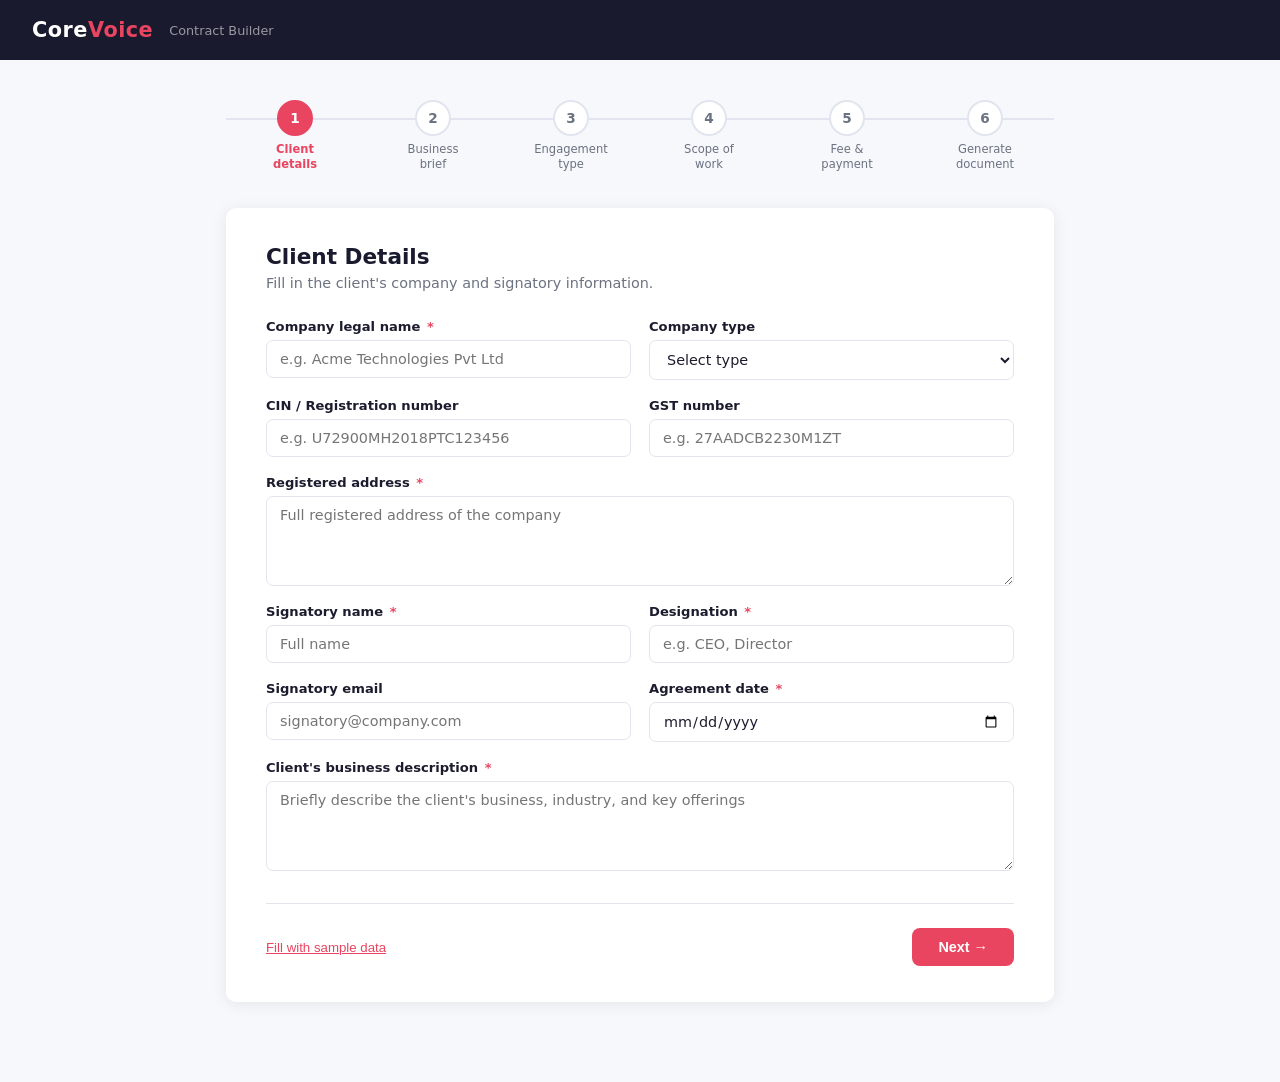
==== index.html @ 6815dbb0 "Initial commit: CoreVoice ContractBuilder HTML 6-step form wizard replica — client details, business" ====
<!DOCTYPE html>
<html lang="en">
<head>
  <meta charset="UTF-8" />
  <meta name="viewport" content="width=device-width, initial-scale=1.0" />
  <title>CoreVoice — Contract Builder</title>
  <style>
    *, *::before, *::after { box-sizing: border-box; margin: 0; padding: 0; }

    :root {
      --brand: #1a1a2e;
      --accent: #e94560;
      --accent-light: #fde8ec;
      --bg: #f7f8fc;
      --white: #ffffff;
      --border: #e2e5ef;
      --text: #1c1c2e;
      --muted: #6b7280;
      --step-done: #10b981;
      --radius: 10px;
      --shadow: 0 2px 16px rgba(0,0,0,.08);
    }

    body {
      font-family: 'Segoe UI', system-ui, -apple-system, sans-serif;
      background: var(--bg);
      color: var(--text);
      min-height: 100vh;
    }

    /* ── Header ──────────────────────────────── */
    header {
      background: var(--brand);
      color: white;
      padding: 18px 32px;
      display: flex;
      align-items: center;
      gap: 12px;
    }
    header .logo { font-size: 1.3rem; font-weight: 700; letter-spacing: .5px; }
    header .logo span { color: var(--accent); }
    header .tagline { font-size: .8rem; opacity: .55; margin-left: 4px; }

    /* ── Layout ──────────────────────────────── */
    .wrapper {
      max-width: 860px;
      margin: 40px auto 80px;
      padding: 0 16px;
    }

    /* ── Stepper ─────────────────────────────── */
    .stepper {
      display: flex;
      align-items: flex-start;
      justify-content: space-between;
      margin-bottom: 36px;
      position: relative;
    }
    .stepper::before {
      content: '';
      position: absolute;
      top: 18px;
      left: 0; right: 0;
      height: 2px;
      background: var(--border);
      z-index: 0;
    }
    .step-item {
      display: flex;
      flex-direction: column;
      align-items: center;
      gap: 6px;
      flex: 1;
      position: relative;
      z-index: 1;
    }
    .step-circle {
      width: 36px; height: 36px;
      border-radius: 50%;
      background: var(--white);
      border: 2px solid var(--border);
      display: flex; align-items: center; justify-content: center;
      font-size: .85rem;
      font-weight: 600;
      color: var(--muted);
      transition: all .25s;
    }
    .step-item.active .step-circle {
      background: var(--accent);
      border-color: var(--accent);
      color: white;
    }
    .step-item.done .step-circle {
      background: var(--step-done);
      border-color: var(--step-done);
      color: white;
    }
    .step-label {
      font-size: .72rem;
      color: var(--muted);
      text-align: center;
      max-width: 80px;
      line-height: 1.3;
    }
    .step-item.active .step-label { color: var(--accent); font-weight: 600; }
    .step-item.done .step-label { color: var(--step-done); }

    /* ── Card ────────────────────────────────── */
    .card {
      background: var(--white);
      border-radius: var(--radius);
      box-shadow: var(--shadow);
      padding: 36px 40px;
    }
    .card-title {
      font-size: 1.35rem;
      font-weight: 700;
      color: var(--brand);
      margin-bottom: 6px;
    }
    .card-subtitle {
      font-size: .9rem;
      color: var(--muted);
      margin-bottom: 28px;
    }

    /* ── Form elements ───────────────────────── */
    .field-group { display: grid; grid-template-columns: 1fr 1fr; gap: 18px; }
    .field-group.single { grid-template-columns: 1fr; }
    .field-group.triple { grid-template-columns: 1fr 1fr 1fr; }

    .field { display: flex; flex-direction: column; gap: 6px; margin-bottom: 18px; }
    .field label { font-size: .82rem; font-weight: 600; color: var(--text); }
    .field label .req { color: var(--accent); margin-left: 2px; }
    .field input, .field select, .field textarea {
      border: 1.5px solid var(--border);
      border-radius: 7px;
      padding: 10px 13px;
      font-size: .9rem;
      color: var(--text);
      outline: none;
      transition: border .2s;
      background: white;
      font-family: inherit;
    }
    .field input:focus, .field select:focus, .field textarea:focus {
      border-color: var(--accent);
    }
    .field textarea { resize: vertical; min-height: 90px; }
    .field .hint { font-size: .75rem; color: var(--muted); }

    /* ── Section header inside card ──────────── */
    .section-head {
      font-size: .78rem;
      font-weight: 700;
      text-transform: uppercase;
      letter-spacing: .08em;
      color: var(--muted);
      margin: 24px 0 12px;
      padding-bottom: 6px;
      border-bottom: 1px solid var(--border);
    }

    /* ── Checkbox grid ───────────────────────── */
    .check-grid {
      display: grid;
      grid-template-columns: repeat(auto-fill, minmax(210px, 1fr));
      gap: 10px;
      margin-bottom: 4px;
    }
    .check-item {
      display: flex;
      align-items: flex-start;
      gap: 9px;
      padding: 10px 12px;
      border: 1.5px solid var(--border);
      border-radius: 8px;
      cursor: pointer;
      transition: border .2s, background .2s;
      font-size: .85rem;
      line-height: 1.35;
    }
    .check-item:hover { border-color: var(--accent); background: var(--accent-light); }
    .check-item input[type="checkbox"] { margin-top: 2px; accent-color: var(--accent); flex-shrink: 0; }

    /* ── Engagement cards ────────────────────── */
    .eng-grid {
      display: grid;
      grid-template-columns: repeat(auto-fill, minmax(220px, 1fr));
      gap: 14px;
      margin-bottom: 8px;
    }
    .eng-card {
      border: 2px solid var(--border);
      border-radius: var(--radius);
      padding: 16px;
      cursor: pointer;
      transition: all .2s;
      position: relative;
    }
    .eng-card:hover { border-color: var(--accent); box-shadow: 0 0 0 3px var(--accent-light); }
    .eng-card.selected { border-color: var(--accent); background: var(--accent-light); }
    .eng-card .eng-title { font-weight: 700; font-size: .9rem; margin-bottom: 4px; }
    .eng-card .eng-desc { font-size: .78rem; color: var(--muted); line-height: 1.4; }
    .eng-card .eng-badge {
      display: inline-block;
      font-size: .68rem;
      font-weight: 600;
      padding: 2px 7px;
      border-radius: 20px;
      background: #e0e7ff;
      color: #3730a3;
      margin-bottom: 8px;
    }
    .eng-card.selected::after {
      content: '✓';
      position: absolute;
      top: 10px; right: 12px;
      color: var(--accent);
      font-weight: 700;
    }

    /* ── Output type cards ───────────────────── */
    .output-grid {
      display: grid;
      grid-template-columns: 1fr 1fr;
      gap: 18px;
      margin-bottom: 24px;
    }
    .output-card {
      border: 2px solid var(--border);
      border-radius: var(--radius);
      padding: 22px;
      cursor: pointer;
      transition: all .2s;
      text-align: center;
    }
    .output-card:hover { border-color: var(--accent); }
    .output-card.selected { border-color: var(--accent); background: var(--accent-light); }
    .output-card .out-icon { font-size: 2.2rem; margin-bottom: 10px; }
    .output-card .out-title { font-weight: 700; font-size: 1rem; margin-bottom: 6px; }
    .output-card .out-desc { font-size: .8rem; color: var(--muted); line-height: 1.45; }

    /* ── Fee structure radio ─────────────────── */
    .radio-group { display: flex; gap: 12px; flex-wrap: wrap; margin-bottom: 18px; }
    .radio-pill {
      display: flex;
      align-items: center;
      gap: 7px;
      padding: 9px 16px;
      border: 1.5px solid var(--border);
      border-radius: 30px;
      cursor: pointer;
      font-size: .85rem;
      font-weight: 500;
      transition: all .2s;
    }
    .radio-pill:hover { border-color: var(--accent); }
    .radio-pill input { accent-color: var(--accent); }
    .radio-pill.active { border-color: var(--accent); background: var(--accent-light); color: var(--accent); }

    /* ── Navigation buttons ──────────────────── */
    .nav-row {
      display: flex;
      justify-content: space-between;
      align-items: center;
      margin-top: 32px;
      padding-top: 24px;
      border-top: 1px solid var(--border);
    }
    .btn {
      padding: 11px 26px;
      border-radius: 8px;
      font-size: .9rem;
      font-weight: 600;
      cursor: pointer;
      border: none;
      transition: all .2s;
    }
    .btn-primary {
      background: var(--accent);
      color: white;
    }
    .btn-primary:hover { background: #c73652; }
    .btn-secondary {
      background: var(--white);
      color: var(--text);
      border: 1.5px solid var(--border);
    }
    .btn-secondary:hover { border-color: var(--accent); color: var(--accent); }
    .btn-ghost {
      background: none;
      border: none;
      color: var(--accent);
      font-size: .83rem;
      cursor: pointer;
      padding: 6px 0;
      text-decoration: underline;
    }
    .btn:disabled { opacity: .45; cursor: not-allowed; }

    /* ── Message preview box ─────────────────── */
    .msg-box {
      border: 1.5px solid var(--border);
      border-radius: var(--radius);
      padding: 20px;
      background: #fafafa;
      margin-bottom: 20px;
    }
    .msg-box textarea {
      width: 100%;
      border: none;
      background: transparent;
      font-size: .9rem;
      color: var(--text);
      resize: vertical;
      min-height: 120px;
      outline: none;
      font-family: inherit;
    }
    .msg-meta {
      display: flex;
      gap: 14px;
      flex-wrap: wrap;
      margin-top: 10px;
      padding-top: 10px;
      border-top: 1px solid var(--border);
    }
    .msg-meta input {
      border: 1px solid var(--border);
      border-radius: 6px;
      padding: 6px 10px;
      font-size: .82rem;
      flex: 1;
      min-width: 140px;
      outline: none;
    }
    .msg-meta input:focus { border-color: var(--accent); }

    /* ── Generate button ─────────────────────── */
    .btn-generate {
      width: 100%;
      padding: 16px;
      font-size: 1rem;
      background: var(--brand);
      color: white;
      border: none;
      border-radius: var(--radius);
      font-weight: 700;
      cursor: pointer;
      transition: background .2s;
      letter-spacing: .03em;
    }
    .btn-generate:hover { background: var(--accent); }

    /* ── Suggested badge ─────────────────────── */
    .suggested-label {
      display: inline-flex;
      align-items: center;
      gap: 5px;
      font-size: .72rem;
      font-weight: 700;
      color: #7c3aed;
      background: #ede9fe;
      padding: 2px 8px;
      border-radius: 20px;
      margin-bottom: 6px;
    }

    /* ── Utility ─────────────────────────────── */
    .hidden { display: none !important; }
    .mt-4 { margin-top: 16px; }
    .text-muted { color: var(--muted); font-size: .83rem; }

    /* ── Responsive ──────────────────────────── */
    @media (max-width: 640px) {
      .card { padding: 24px 18px; }
      .field-group { grid-template-columns: 1fr; }
      .field-group.triple { grid-template-columns: 1fr 1fr; }
      .output-grid { grid-template-columns: 1fr; }
      .stepper { gap: 4px; }
      .step-label { font-size: .65rem; max-width: 60px; }
    }
  </style>
</head>
<body>

<header>
  <div class="logo">Core<span>Voice</span></div>
  <span class="tagline">Contract Builder</span>
</header>

<div class="wrapper">

  <!-- Stepper -->
  <div class="stepper" id="stepper">
    <div class="step-item active" data-step="1">
      <div class="step-circle">1</div>
      <div class="step-label">Client details</div>
    </div>
    <div class="step-item" data-step="2">
      <div class="step-circle">2</div>
      <div class="step-label">Business brief</div>
    </div>
    <div class="step-item" data-step="3">
      <div class="step-circle">3</div>
      <div class="step-label">Engagement type</div>
    </div>
    <div class="step-item" data-step="4">
      <div class="step-circle">4</div>
      <div class="step-label">Scope of work</div>
    </div>
    <div class="step-item" data-step="5">
      <div class="step-circle">5</div>
      <div class="step-label">Fee &amp; payment</div>
    </div>
    <div class="step-item" data-step="6">
      <div class="step-circle">6</div>
      <div class="step-label">Generate document</div>
    </div>
  </div>

  <!-- ═══════════════════════════════════════════
       STEP 1 — Client Details
  ═══════════════════════════════════════════ -->
  <div class="card" id="step1">
    <div class="card-title">Client Details</div>
    <div class="card-subtitle">Fill in the client's company and signatory information.</div>

    <div class="field-group">
      <div class="field">
        <label>Company legal name <span class="req">*</span></label>
        <input type="text" id="companyName" placeholder="e.g. Acme Technologies Pvt Ltd" />
      </div>
      <div class="field">
        <label>Company type</label>
        <select id="companyType">
          <option value="">Select type</option>
          <option>Private Limited</option>
          <option>LLP</option>
          <option>Inc Delaware</option>
          <option>Ltd UK</option>
          <option>Other</option>
        </select>
      </div>
    </div>

    <div class="field-group">
      <div class="field">
        <label>CIN / Registration number</label>
        <input type="text" id="cin" placeholder="e.g. U72900MH2018PTC123456" />
      </div>
      <div class="field">
        <label>GST number</label>
        <input type="text" id="gst" placeholder="e.g. 27AADCB2230M1ZT" />
      </div>
    </div>

    <div class="field">
      <label>Registered address <span class="req">*</span></label>
      <textarea id="address" placeholder="Full registered address of the company"></textarea>
    </div>

    <div class="field-group">
      <div class="field">
        <label>Signatory name <span class="req">*</span></label>
        <input type="text" id="signatoryName" placeholder="Full name" />
      </div>
      <div class="field">
        <label>Designation <span class="req">*</span></label>
        <input type="text" id="designation" placeholder="e.g. CEO, Director" />
      </div>
    </div>

    <div class="field-group">
      <div class="field">
        <label>Signatory email</label>
        <input type="email" id="signatoryEmail" placeholder="signatory@company.com" />
      </div>
      <div class="field">
        <label>Agreement date <span class="req">*</span></label>
        <input type="date" id="agreementDate" />
      </div>
    </div>

    <div class="field">
      <label>Client's business description <span class="req">*</span></label>
      <textarea id="bizDescription" placeholder="Briefly describe the client's business, industry, and key offerings"></textarea>
    </div>

    <div class="nav-row">
      <button class="btn-ghost" onclick="fillSampleData()">Fill with sample data</button>
      <button class="btn btn-primary" onclick="goTo(2)">Next →</button>
    </div>
  </div>

  <!-- ═══════════════════════════════════════════
       STEP 2 — Business Brief
  ═══════════════════════════════════════════ -->
  <div class="card hidden" id="step2">
    <div class="card-title">Business Brief</div>
    <div class="card-subtitle">Capture what the client said and pick what resonates.</div>

    <div class="field">
      <label>What did the client say? <span class="req">*</span></label>
      <textarea id="clientSaid" placeholder="Paste or type a summary of the client conversation, discovery call notes, or brief…" style="min-height:120px;"></textarea>
      <span class="hint">This appears in the proposal context and shapes the engagement recommendation.</span>
    </div>

    <div class="section-head">Team &amp; capacity triggers</div>
    <div class="check-grid">
      <label class="check-item"><input type="checkbox" class="trigger" /> We need help with hiring / team setup</label>
      <label class="check-item"><input type="checkbox" class="trigger" /> Our team is stretched thin</label>
      <label class="check-item"><input type="checkbox" class="trigger" /> We want an embedded marketing resource</label>
      <label class="check-item"><input type="checkbox" class="trigger" /> We're scaling rapidly and need support</label>
      <label class="check-item"><input type="checkbox" class="trigger" /> We don't have an in-house marketing team</label>
      <label class="check-item"><input type="checkbox" class="trigger" /> We need a fractional CMO or marketing lead</label>
    </div>

    <div class="section-head">Content &amp; visibility triggers</div>
    <div class="check-grid">
      <label class="check-item"><input type="checkbox" class="trigger" /> We need more content consistently</label>
      <label class="check-item"><input type="checkbox" class="trigger" /> Our brand isn't telling the right story</label>
      <label class="check-item"><input type="checkbox" class="trigger" /> We want to grow our LinkedIn / social presence</label>
      <label class="check-item"><input type="checkbox" class="trigger" /> We want to produce thought leadership</label>
      <label class="check-item"><input type="checkbox" class="trigger" /> We need website content refreshed</label>
      <label class="check-item"><input type="checkbox" class="trigger" /> We want video content and case studies</label>
    </div>

    <div class="section-head">Brand &amp; GTM triggers</div>
    <div class="check-grid">
      <label class="check-item"><input type="checkbox" class="trigger" /> We're launching a new product</label>
      <label class="check-item"><input type="checkbox" class="trigger" /> We're rebranding or repositioning</label>
      <label class="check-item"><input type="checkbox" class="trigger" /> We're entering a new market</label>
      <label class="check-item"><input type="checkbox" class="trigger" /> We need a go-to-market strategy</label>
      <label class="check-item"><input type="checkbox" class="trigger" /> We need to build brand credibility</label>
      <label class="check-item"><input type="checkbox" class="trigger" /> Our messaging feels off or unclear</label>
    </div>

    <div class="section-head">Fundraising triggers</div>
    <div class="check-grid">
      <label class="check-item"><input type="checkbox" class="trigger" /> We're preparing for a fundraise</label>
      <label class="check-item"><input type="checkbox" class="trigger" /> We need investor-facing materials</label>
      <label class="check-item"><input type="checkbox" class="trigger" /> We want to build thought leadership ahead of a raise</label>
    </div>

    <div class="nav-row">
      <button class="btn btn-secondary" onclick="goTo(1)">← Back</button>
      <button class="btn btn-primary" onclick="goTo(3)">Next →</button>
    </div>
  </div>

  <!-- ═══════════════════════════════════════════
       STEP 3 — Engagement Type
  ═══════════════════════════════════════════ -->
  <div class="card hidden" id="step3">
    <div class="card-title">Engagement Type</div>
    <div class="card-subtitle">Select the engagement model that best fits the client's needs.</div>

    <div class="suggested-label" id="suggestedBadge" style="display:none;">✦ Suggested based on your brief</div>

    <div class="eng-grid">
      <div class="eng-card" data-eng="full-retainer" onclick="selectEng(this)">
        <div class="eng-badge">Retainer</div>
        <div class="eng-title">Full-stack retainer</div>
        <div class="eng-desc">Ongoing, multi-functional approach covering strategy, content, and execution.</div>
      </div>
      <div class="eng-card" data-eng="outcome-retainer" onclick="selectEng(this)">
        <div class="eng-badge">Retainer</div>
        <div class="eng-title">Outcome-focused retainer</div>
        <div class="eng-desc">Time-boxed, goal-specific work with defined deliverables and milestones.</div>
      </div>
      <div class="eng-card" data-eng="content-retainer" onclick="selectEng(this)">
        <div class="eng-badge">Retainer</div>
        <div class="eng-title">Content retainer</div>
        <div class="eng-desc">Ongoing asset production — content calendar, execution, and distribution.</div>
      </div>
      <div class="eng-card" data-eng="new-gtm" onclick="selectEng(this)">
        <div class="eng-badge">Project · Quarter</div>
        <div class="eng-title">New product GTM</div>
        <div class="eng-desc">Quarter-long project to launch a new product into market.</div>
      </div>
      <div class="eng-card" data-eng="gtm-relaunch" onclick="selectEng(this)">
        <div class="eng-badge">Project · Quarter</div>
        <div class="eng-title">GTM relaunch</div>
        <div class="eng-desc">Quarter-long brand or market positioning refresh project.</div>
      </div>
      <div class="eng-card" data-eng="fundraising" onclick="selectEng(this)">
        <div class="eng-badge">Project · Quarter</div>
        <div class="eng-title">Fundraising comms</div>
        <div class="eng-desc">Quarter-long engagement supporting a funding round with investor materials.</div>
      </div>
      <div class="eng-card" data-eng="sales-video" onclick="selectEng(this)">
        <div class="eng-badge">Project</div>
        <div class="eng-title">Sales video series</div>
        <div class="eng-desc">Project delivering 3–5 sales or explainer videos with scripting and production.</div>
      </div>
      <div class="eng-card" data-eng="custom" onclick="selectEng(this)">
        <div class="eng-badge">Custom</div>
        <div class="eng-title">Custom scope</div>
        <div class="eng-desc">Undefined or bespoke engagement — we'll define the scope together.</div>
      </div>
    </div>

    <div class="field-group mt-4">
      <div class="field">
        <label>Duration</label>
        <select id="duration">
          <option value="">Select duration</option>
          <option>1 month</option>
          <option>2 months</option>
          <option>3 months</option>
          <option>6 months</option>
          <option>12 months</option>
          <option>Ongoing</option>
          <option>Custom</option>
        </select>
      </div>
      <div class="field">
        <label>Effective date</label>
        <input type="date" id="effectiveDate" />
      </div>
    </div>

    <div class="nav-row">
      <button class="btn btn-secondary" onclick="goTo(2)">← Back</button>
      <button class="btn btn-primary" onclick="goTo(4)">Next →</button>
    </div>
  </div>

  <!-- ═══════════════════════════════════════════
       STEP 4 — Scope of Work
  ═══════════════════════════════════════════ -->
  <div class="card hidden" id="step4">
    <div class="card-title">Scope of Work</div>
    <div class="card-subtitle">Define the objective and select deliverables for this engagement.</div>

    <div class="field">
      <label>Marketing objective <span class="req">*</span></label>
      <textarea id="objective" placeholder="What does the client want to achieve? e.g. Build brand credibility ahead of Series A raise…"></textarea>
    </div>

    <div class="field">
      <label>Custom scope note <span class="text-muted">(optional)</span></label>
      <input type="text" id="customScope" placeholder="Any nuance or exclusion to note in the scope section" />
    </div>

    <div class="section-head">Strategy services</div>
    <div class="check-grid">
      <label class="check-item"><input type="checkbox" class="scope" /> Brand positioning</label>
      <label class="check-item"><input type="checkbox" class="scope" /> Messaging framework</label>
      <label class="check-item"><input type="checkbox" class="scope" /> Market research</label>
      <label class="check-item"><input type="checkbox" class="scope" /> GTM strategy</label>
      <label class="check-item"><input type="checkbox" class="scope" /> Competitive analysis</label>
      <label class="check-item"><input type="checkbox" class="scope" /> Audience segmentation</label>
      <label class="check-item"><input type="checkbox" class="scope" /> Content strategy</label>
      <label class="check-item"><input type="checkbox" class="scope" /> Channel strategy</label>
      <label class="check-item"><input type="checkbox" class="scope" /> Campaign planning</label>
    </div>

    <div class="section-head">Content services</div>
    <div class="check-grid">
      <label class="check-item"><input type="checkbox" class="scope" /> Social media posts</label>
      <label class="check-item"><input type="checkbox" class="scope" /> Long-form articles / blogs</label>
      <label class="check-item"><input type="checkbox" class="scope" /> Email newsletters</label>
      <label class="check-item"><input type="checkbox" class="scope" /> Thought leadership pieces</label>
      <label class="check-item"><input type="checkbox" class="scope" /> Case studies</label>
      <label class="check-item"><input type="checkbox" class="scope" /> Website copywriting</label>
      <label class="check-item"><input type="checkbox" class="scope" /> Pitch deck copy</label>
      <label class="check-item"><input type="checkbox" class="scope" /> Sales collateral</label>
      <label class="check-item"><input type="checkbox" class="scope" /> Video scripting</label>
      <label class="check-item"><input type="checkbox" class="scope" /> Video production</label>
      <label class="check-item"><input type="checkbox" class="scope" /> Design &amp; visual assets</label>
      <label class="check-item"><input type="checkbox" class="scope" /> Infographics</label>
      <label class="check-item"><input type="checkbox" class="scope" /> White papers</label>
      <label class="check-item"><input type="checkbox" class="scope" /> Press releases</label>
      <label class="check-item"><input type="checkbox" class="scope" /> Investor materials</label>
      <label class="check-item"><input type="checkbox" class="scope" /> Annual report content</label>
    </div>

    <div class="section-head">Marketing ops services</div>
    <div class="check-grid">
      <label class="check-item"><input type="checkbox" class="scope" /> Campaign execution</label>
      <label class="check-item"><input type="checkbox" class="scope" /> Paid media management</label>
      <label class="check-item"><input type="checkbox" class="scope" /> SEO &amp; content optimisation</label>
      <label class="check-item"><input type="checkbox" class="scope" /> Email marketing</label>
      <label class="check-item"><input type="checkbox" class="scope" /> CRM setup &amp; management</label>
      <label class="check-item"><input type="checkbox" class="scope" /> Marketing automation</label>
      <label class="check-item"><input type="checkbox" class="scope" /> Analytics &amp; reporting</label>
      <label class="check-item"><input type="checkbox" class="scope" /> Performance dashboards</label>
      <label class="check-item"><input type="checkbox" class="scope" /> Event support</label>
      <label class="check-item"><input type="checkbox" class="scope" /> PR &amp; media outreach</label>
      <label class="check-item"><input type="checkbox" class="scope" /> Influencer coordination</label>
    </div>

    <div class="section-head">Review cadence</div>
    <div class="radio-group" id="cadenceGroup">
      <label class="radio-pill" onclick="selectPill(this, 'cadenceGroup')">
        <input type="radio" name="cadence" value="weekly" /> Weekly review
      </label>
      <label class="radio-pill" onclick="selectPill(this, 'cadenceGroup')">
        <input type="radio" name="cadence" value="monthly" /> Monthly review
      </label>
      <label class="radio-pill" onclick="selectPill(this, 'cadenceGroup')">
        <input type="radio" name="cadence" value="quarterly" /> Quarterly review
      </label>
    </div>

    <div class="nav-row">
      <button class="btn btn-secondary" onclick="goTo(3)">← Back</button>
      <button class="btn btn-primary" onclick="goTo(5)">Next →</button>
    </div>
  </div>

  <!-- ═══════════════════════════════════════════
       STEP 5 — Fee & Payment
  ═══════════════════════════════════════════ -->
  <div class="card hidden" id="step5">
    <div class="card-title">Fee &amp; Payment</div>
    <div class="card-subtitle">Define the commercial terms for this engagement.</div>

    <div class="section-head">Currency</div>
    <div class="radio-group" id="currencyGroup">
      <label class="radio-pill" onclick="selectPill(this, 'currencyGroup')">
        <input type="radio" name="currency" value="INR" checked /> ₹ INR
      </label>
      <label class="radio-pill active" onclick="selectPill(this, 'currencyGroup')">
        <input type="radio" name="currency" value="USD" /> $ USD
      </label>
    </div>

    <div class="section-head">Fee structure</div>
    <div class="radio-group" id="feeGroup">
      <label class="radio-pill" onclick="selectPill(this, 'feeGroup'); showFeeFields('retainer')">
        <input type="radio" name="feeType" value="retainer" /> Monthly retainer
      </label>
      <label class="radio-pill" onclick="selectPill(this, 'feeGroup'); showFeeFields('fixed')">
        <input type="radio" name="feeType" value="fixed" /> Fixed project fee
      </label>
      <label class="radio-pill" onclick="selectPill(this, 'feeGroup'); showFeeFields('milestone')">
        <input type="radio" name="feeType" value="milestone" /> Milestone-based
      </label>
    </div>

    <!-- Retainer fields -->
    <div id="retainerFields" class="hidden">
      <div class="field-group">
        <div class="field">
          <label>Monthly fee <span class="req">*</span></label>
          <input type="number" id="monthlyFee" placeholder="e.g. 150000" />
        </div>
        <div class="field">
          <label>Duration</label>
          <select id="retainerDuration">
            <option value="">Select</option>
            <option>3 months</option>
            <option>6 months</option>
            <option>12 months</option>
            <option>Ongoing</option>
          </select>
        </div>
      </div>
      <div class="field-group">
        <div class="field">
          <label>Payment terms</label>
          <select id="paymentTerms">
            <option>Net 15</option>
            <option>Net 30</option>
            <option>Advance</option>
          </select>
        </div>
        <div class="field">
          <label>Advance amount</label>
          <input type="number" id="advanceAmount" placeholder="e.g. 50000" />
        </div>
      </div>
    </div>

    <!-- Fixed fee fields -->
    <div id="fixedFields" class="hidden">
      <div class="field-group">
        <div class="field">
          <label>Total fixed fee <span class="req">*</span></label>
          <input type="number" id="totalFee" placeholder="e.g. 500000" />
        </div>
        <div class="field">
          <label>Advance amount</label>
          <input type="number" id="fixedAdvance" placeholder="e.g. 250000" />
        </div>
      </div>
      <div class="field">
        <label>Payment terms</label>
        <select id="fixedPaymentTerms">
          <option>Net 15</option>
          <option>Net 30</option>
          <option>Advance</option>
        </select>
      </div>
    </div>

    <!-- Milestone fields -->
    <div id="milestoneFields" class="hidden">
      <div class="field">
        <label>Milestone schedule</label>
        <textarea id="milestoneSchedule" placeholder="Describe milestones and corresponding payment amounts, e.g.:&#10;Milestone 1 — Kickoff &amp; strategy: ₹1,00,000&#10;Milestone 2 — First draft delivery: ₹1,50,000&#10;Milestone 3 — Final delivery: ₹1,00,000"></textarea>
      </div>
    </div>

    <div class="section-head">Out-of-pocket expenses</div>
    <div class="radio-group" id="expenseGroup">
      <label class="radio-pill" onclick="selectPill(this, 'expenseGroup')">
        <input type="radio" name="expenses" value="included" /> Included in fee
      </label>
      <label class="radio-pill" onclick="selectPill(this, 'expenseGroup')">
        <input type="radio" name="expenses" value="actuals" /> Billed at actuals
      </label>
      <label class="radio-pill" onclick="selectPill(this, 'expenseGroup')">
        <input type="radio" name="expenses" value="capped" /> Capped amount
      </label>
    </div>

    <div class="nav-row">
      <button class="btn btn-secondary" onclick="goTo(4)">← Back</button>
      <button class="btn btn-primary" onclick="goTo(6)">Next →</button>
    </div>
  </div>

  <!-- ═══════════════════════════════════════════
       STEP 6 — Generate Document
  ═══════════════════════════════════════════ -->
  <div class="card hidden" id="step6">
    <div class="card-title">Generate Document</div>
    <div class="card-subtitle">Choose what to generate and customise the accompanying message.</div>

    <div class="output-grid">
      <div class="output-card" onclick="selectOutput(this, 'proposal')">
        <div class="out-icon">📄</div>
        <div class="out-title">Proposal</div>
        <div class="out-desc">Warm, conversational. Personal note, recommended engagement, scope, fee, and next steps. No legal language.</div>
      </div>
      <div class="output-card" onclick="selectOutput(this, 'contract')">
        <div class="out-icon">📋</div>
        <div class="out-title">Contract</div>
        <div class="out-desc">Full legal agreement including all annexures — scope, fee schedule, and standard terms.</div>
      </div>
    </div>

    <div class="section-head">Accompanying message</div>
    <div class="msg-box">
      <textarea id="msgBody" placeholder="Write a personal note to the client that will accompany the document…

Hi [Client Name],

It was great speaking with you. As discussed, I'm sharing our proposal for [engagement type]. This outlines the scope, approach, and commercial terms we think work best for where you are right now.

Looking forward to your thoughts!"></textarea>
      <div class="msg-meta">
        <input type="text" id="senderName" placeholder="Your name" />
        <input type="text" id="senderTitle" placeholder="Your title / role" />
        <input type="email" id="senderEmail" placeholder="Your email" />
      </div>
    </div>

    <button class="btn-generate" onclick="generateDocument()">Generate Document ↗</button>

    <div class="nav-row">
      <button class="btn btn-secondary" onclick="goTo(5)">← Back</button>
      <div></div>
    </div>
  </div>

</div><!-- /wrapper -->

<script>
  let currentStep = 1;
  let selectedEng = null;
  let selectedOutput = null;

  /* ── Navigation ─────────────────────────────── */
  function goTo(step) {
    document.getElementById('step' + currentStep).classList.add('hidden');
    document.getElementById('step' + step).classList.remove('hidden');

    const items = document.querySelectorAll('.step-item');
    items.forEach(item => {
      const s = parseInt(item.dataset.step);
      item.classList.remove('active', 'done');
      if (s < step) item.classList.add('done');
      if (s === step) item.classList.add('active');
    });

    // Show suggested badge on step 3 if triggers are checked
    if (step === 3) {
      const checked = document.querySelectorAll('.trigger:checked').length;
      document.getElementById('suggestedBadge').style.display = checked > 0 ? 'inline-flex' : 'none';
    }

    currentStep = step;
    window.scrollTo({ top: 0, behavior: 'smooth' });
  }

  /* ── Engagement card selection ──────────────── */
  function selectEng(card) {
    document.querySelectorAll('.eng-card').forEach(c => c.classList.remove('selected'));
    card.classList.add('selected');
    selectedEng = card.dataset.eng;
  }

  /* ── Output type selection ──────────────────── */
  function selectOutput(card, type) {
    document.querySelectorAll('.output-card').forEach(c => c.classList.remove('selected'));
    card.classList.add('selected');
    selectedOutput = type;
  }

  /* ── Radio pill styling ─────────────────────── */
  function selectPill(pill, groupId) {
    const group = document.getElementById(groupId);
    group.querySelectorAll('.radio-pill').forEach(p => p.classList.remove('active'));
    pill.classList.add('active');
  }

  /* ── Fee structure conditional fields ─────────── */
  function showFeeFields(type) {
    ['retainerFields', 'fixedFields', 'milestoneFields'].forEach(id => {
      document.getElementById(id).classList.add('hidden');
    });
    document.getElementById(type + 'Fields').classList.remove('hidden');
  }

  /* ── Sample data ────────────────────────────── */
  function fillSampleData() {
    document.getElementById('companyName').value = 'Nexora Health Technologies Pvt Ltd';
    document.getElementById('companyType').value = 'Private Limited';
    document.getElementById('cin').value = 'U85110KA2021PTC234567';
    document.getElementById('gst').value = '29AACCN1234M1Z5';
    document.getElementById('address').value = '42, HSR Layout Sector 6, Bengaluru, Karnataka 560102, India';
    document.getElementById('signatoryName').value = 'Priya Venkataraman';
    document.getElementById('designation').value = 'Co-Founder & CEO';
    document.getElementById('signatoryEmail').value = 'priya@nexorahealth.in';
    document.getElementById('agreementDate').value = '2026-06-01';
    document.getElementById('bizDescription').value = 'Nexora Health is a B2B digital health startup enabling enterprise wellness programs through AI-powered mental health tools and preventive care analytics.';
  }

  /* ── Generate ───────────────────────────────── */
  function generateDocument() {
    if (!selectedOutput) {
      alert('Please select a document type — Proposal or Contract.');
      return;
    }
    const company = document.getElementById('companyName').value || '[Company]';
    alert(`Generating ${selectedOutput} for ${company}…\n\nIn a live integration, this would call your document generation API and return a downloadable PDF or editable draft.`);
  }

  // Initialise currency pill
  document.addEventListener('DOMContentLoaded', () => {
    const inrPill = document.querySelector('#currencyGroup .radio-pill');
    if (inrPill) inrPill.classList.add('active');
  });
</script>
</body>
</html>
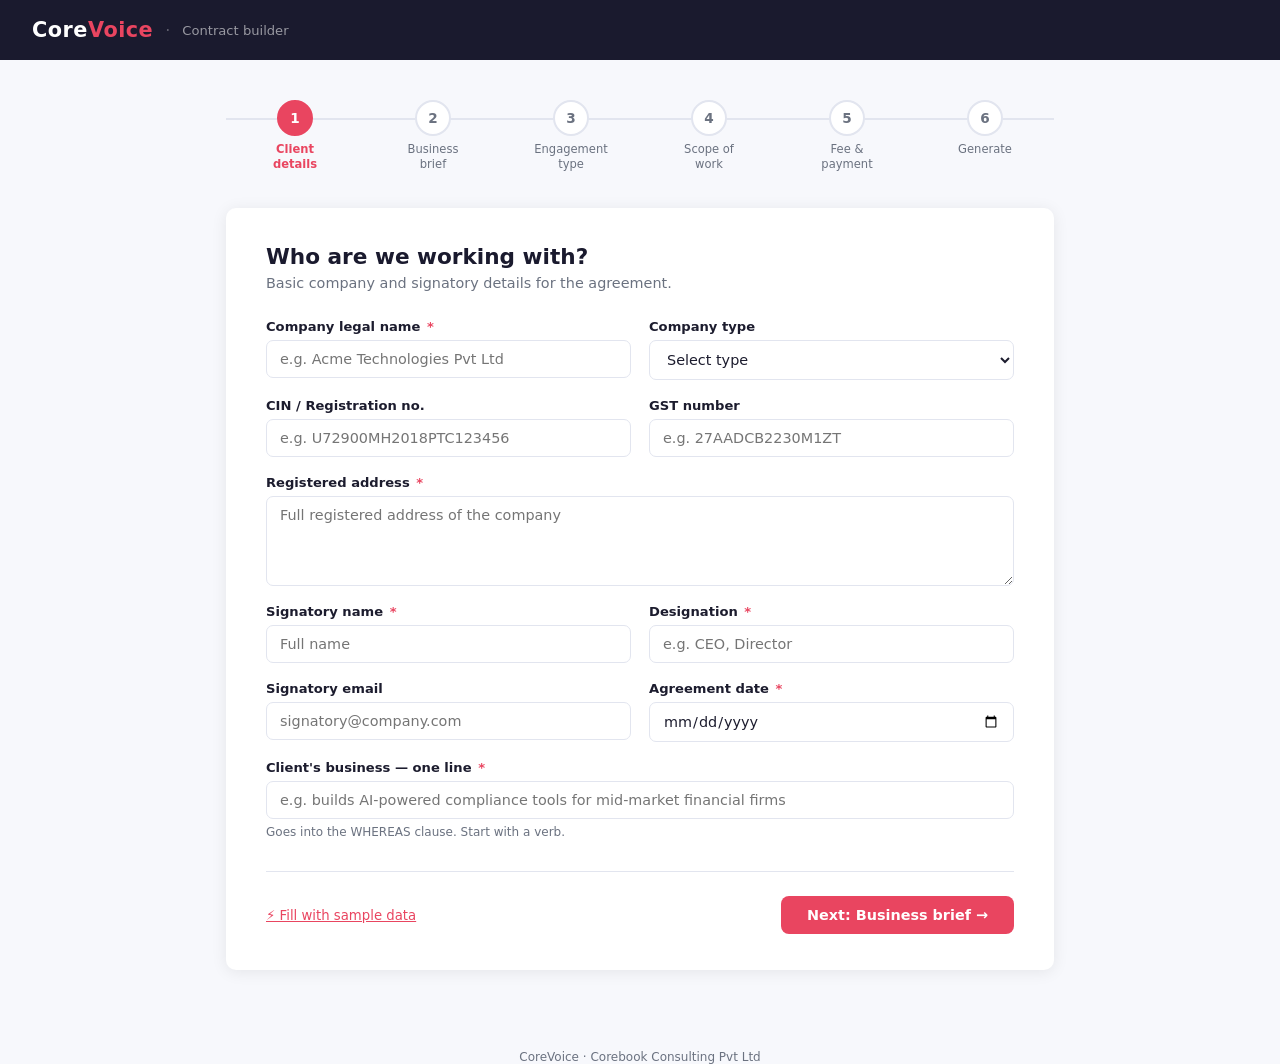
==== commit da7b5d14: "Match exact text, structure, and document format from app.corevoice.in/ContractBuilder - index.html:" ====
--- a/index.html
+++ b/index.html
@@ -8,17 +8,17 @@
     *, *::before, *::after { box-sizing: border-box; margin: 0; padding: 0; }
 
     :root {
-      --brand: #1a1a2e;
-      --accent: #e94560;
-      --accent-light: #fde8ec;
-      --bg: #f7f8fc;
-      --white: #ffffff;
-      --border: #e2e5ef;
-      --text: #1c1c2e;
-      --muted: #6b7280;
-      --step-done: #10b981;
-      --radius: 10px;
-      --shadow: 0 2px 16px rgba(0,0,0,.08);
+      --brand:       #1a1a2e;
+      --accent:      #e94560;
+      --accent-light:#fde8ec;
+      --bg:          #f7f8fc;
+      --white:       #ffffff;
+      --border:      #e2e5ef;
+      --text:        #1c1c2e;
+      --muted:       #6b7280;
+      --step-done:   #10b981;
+      --radius:      10px;
+      --shadow:      0 2px 16px rgba(0,0,0,.08);
     }
 
     body {
@@ -28,7 +28,7 @@
       min-height: 100vh;
     }
 
-    /* ── Header ──────────────────────────────── */
+    /* ── Header ── */
     header {
       background: var(--brand);
       color: white;
@@ -37,18 +37,15 @@
       align-items: center;
       gap: 12px;
     }
-    header .logo { font-size: 1.3rem; font-weight: 700; letter-spacing: .5px; }
-    header .logo span { color: var(--accent); }
-    header .tagline { font-size: .8rem; opacity: .55; margin-left: 4px; }
-
-    /* ── Layout ──────────────────────────────── */
-    .wrapper {
-      max-width: 860px;
-      margin: 40px auto 80px;
-      padding: 0 16px;
-    }
-
-    /* ── Stepper ─────────────────────────────── */
+    header .logo       { font-size: 1.3rem; font-weight: 700; letter-spacing: .5px; }
+    header .logo span  { color: var(--accent); }
+    header .sep        { opacity: .3; }
+    header .sub        { font-size: .82rem; opacity: .55; }
+
+    /* ── Layout ── */
+    .wrapper { max-width: 860px; margin: 40px auto 80px; padding: 0 16px; }
+
+    /* ── Stepper ── */
     .stepper {
       display: flex;
       align-items: flex-start;
@@ -59,324 +56,151 @@
     .stepper::before {
       content: '';
       position: absolute;
-      top: 18px;
-      left: 0; right: 0;
+      top: 18px; left: 0; right: 0;
       height: 2px;
       background: var(--border);
       z-index: 0;
     }
     .step-item {
-      display: flex;
-      flex-direction: column;
-      align-items: center;
-      gap: 6px;
-      flex: 1;
-      position: relative;
-      z-index: 1;
+      display: flex; flex-direction: column; align-items: center;
+      gap: 6px; flex: 1; position: relative; z-index: 1;
     }
     .step-circle {
-      width: 36px; height: 36px;
-      border-radius: 50%;
-      background: var(--white);
-      border: 2px solid var(--border);
+      width: 36px; height: 36px; border-radius: 50%;
+      background: var(--white); border: 2px solid var(--border);
       display: flex; align-items: center; justify-content: center;
-      font-size: .85rem;
-      font-weight: 600;
-      color: var(--muted);
+      font-size: .85rem; font-weight: 600; color: var(--muted);
       transition: all .25s;
     }
-    .step-item.active .step-circle {
-      background: var(--accent);
-      border-color: var(--accent);
-      color: white;
-    }
-    .step-item.done .step-circle {
-      background: var(--step-done);
-      border-color: var(--step-done);
-      color: white;
-    }
-    .step-label {
-      font-size: .72rem;
-      color: var(--muted);
-      text-align: center;
-      max-width: 80px;
-      line-height: 1.3;
-    }
+    .step-item.active .step-circle { background: var(--accent); border-color: var(--accent); color: white; }
+    .step-item.done   .step-circle { background: var(--step-done); border-color: var(--step-done); color: white; }
+    .step-label { font-size: .72rem; color: var(--muted); text-align: center; max-width: 80px; line-height: 1.3; }
     .step-item.active .step-label { color: var(--accent); font-weight: 600; }
-    .step-item.done .step-label { color: var(--step-done); }
-
-    /* ── Card ────────────────────────────────── */
-    .card {
-      background: var(--white);
-      border-radius: var(--radius);
-      box-shadow: var(--shadow);
-      padding: 36px 40px;
-    }
-    .card-title {
-      font-size: 1.35rem;
-      font-weight: 700;
-      color: var(--brand);
-      margin-bottom: 6px;
-    }
-    .card-subtitle {
-      font-size: .9rem;
-      color: var(--muted);
-      margin-bottom: 28px;
-    }
-
-    /* ── Form elements ───────────────────────── */
-    .field-group { display: grid; grid-template-columns: 1fr 1fr; gap: 18px; }
+    .step-item.done   .step-label { color: var(--step-done); }
+
+    /* ── Card ── */
+    .card { background: var(--white); border-radius: var(--radius); box-shadow: var(--shadow); padding: 36px 40px; }
+    .card-title    { font-size: 1.35rem; font-weight: 700; color: var(--brand); margin-bottom: 6px; }
+    .card-subtitle { font-size: .9rem; color: var(--muted); margin-bottom: 28px; }
+
+    /* ── Form elements ── */
+    .field-group        { display: grid; grid-template-columns: 1fr 1fr; gap: 18px; }
     .field-group.single { grid-template-columns: 1fr; }
-    .field-group.triple { grid-template-columns: 1fr 1fr 1fr; }
-
-    .field { display: flex; flex-direction: column; gap: 6px; margin-bottom: 18px; }
-    .field label { font-size: .82rem; font-weight: 600; color: var(--text); }
+
+    .field            { display: flex; flex-direction: column; gap: 6px; margin-bottom: 18px; }
+    .field label      { font-size: .82rem; font-weight: 600; color: var(--text); }
     .field label .req { color: var(--accent); margin-left: 2px; }
     .field input, .field select, .field textarea {
-      border: 1.5px solid var(--border);
-      border-radius: 7px;
-      padding: 10px 13px;
-      font-size: .9rem;
-      color: var(--text);
-      outline: none;
-      transition: border .2s;
-      background: white;
-      font-family: inherit;
-    }
-    .field input:focus, .field select:focus, .field textarea:focus {
-      border-color: var(--accent);
-    }
+      border: 1.5px solid var(--border); border-radius: 7px;
+      padding: 10px 13px; font-size: .9rem; color: var(--text);
+      outline: none; transition: border .2s; background: white; font-family: inherit;
+    }
+    .field input:focus, .field select:focus, .field textarea:focus { border-color: var(--accent); }
     .field textarea { resize: vertical; min-height: 90px; }
-    .field .hint { font-size: .75rem; color: var(--muted); }
-
-    /* ── Section header inside card ──────────── */
+    .field .hint    { font-size: .75rem; color: var(--muted); }
+
+    /* ── Section head ── */
     .section-head {
-      font-size: .78rem;
-      font-weight: 700;
-      text-transform: uppercase;
-      letter-spacing: .08em;
-      color: var(--muted);
-      margin: 24px 0 12px;
-      padding-bottom: 6px;
-      border-bottom: 1px solid var(--border);
-    }
-
-    /* ── Checkbox grid ───────────────────────── */
-    .check-grid {
-      display: grid;
-      grid-template-columns: repeat(auto-fill, minmax(210px, 1fr));
-      gap: 10px;
-      margin-bottom: 4px;
-    }
+      font-size: .78rem; font-weight: 700; text-transform: uppercase;
+      letter-spacing: .08em; color: var(--muted);
+      margin: 24px 0 12px; padding-bottom: 6px; border-bottom: 1px solid var(--border);
+    }
+
+    /* ── Checkbox grid ── */
+    .check-grid { display: grid; grid-template-columns: repeat(auto-fill, minmax(220px, 1fr)); gap: 10px; margin-bottom: 4px; }
     .check-item {
-      display: flex;
-      align-items: flex-start;
-      gap: 9px;
-      padding: 10px 12px;
-      border: 1.5px solid var(--border);
-      border-radius: 8px;
-      cursor: pointer;
+      display: flex; align-items: flex-start; gap: 9px;
+      padding: 10px 12px; border: 1.5px solid var(--border);
+      border-radius: 8px; cursor: pointer;
       transition: border .2s, background .2s;
-      font-size: .85rem;
-      line-height: 1.35;
+      font-size: .85rem; line-height: 1.35;
     }
     .check-item:hover { border-color: var(--accent); background: var(--accent-light); }
     .check-item input[type="checkbox"] { margin-top: 2px; accent-color: var(--accent); flex-shrink: 0; }
 
-    /* ── Engagement cards ────────────────────── */
-    .eng-grid {
-      display: grid;
-      grid-template-columns: repeat(auto-fill, minmax(220px, 1fr));
-      gap: 14px;
-      margin-bottom: 8px;
-    }
+    /* ── Engagement cards ── */
+    .eng-grid { display: grid; grid-template-columns: repeat(auto-fill, minmax(230px, 1fr)); gap: 14px; margin-bottom: 8px; }
     .eng-card {
-      border: 2px solid var(--border);
-      border-radius: var(--radius);
-      padding: 16px;
-      cursor: pointer;
-      transition: all .2s;
-      position: relative;
-    }
-    .eng-card:hover { border-color: var(--accent); box-shadow: 0 0 0 3px var(--accent-light); }
+      border: 2px solid var(--border); border-radius: var(--radius);
+      padding: 16px; cursor: pointer; transition: all .2s; position: relative;
+    }
+    .eng-card:hover    { border-color: var(--accent); box-shadow: 0 0 0 3px var(--accent-light); }
     .eng-card.selected { border-color: var(--accent); background: var(--accent-light); }
-    .eng-card .eng-title { font-weight: 700; font-size: .9rem; margin-bottom: 4px; }
-    .eng-card .eng-desc { font-size: .78rem; color: var(--muted); line-height: 1.4; }
-    .eng-card .eng-badge {
-      display: inline-block;
-      font-size: .68rem;
-      font-weight: 600;
-      padding: 2px 7px;
-      border-radius: 20px;
-      background: #e0e7ff;
-      color: #3730a3;
-      margin-bottom: 8px;
-    }
+    .eng-card.suggested { border-color: #7c3aed; background: #f5f3ff; }
+    .eng-card .eng-badges { display: flex; gap: 6px; flex-wrap: wrap; margin-bottom: 8px; }
+    .eng-card .badge {
+      display: inline-block; font-size: .67rem; font-weight: 600;
+      padding: 2px 7px; border-radius: 20px;
+      background: #e0e7ff; color: #3730a3;
+    }
+    .eng-card .badge.suggested-badge { background: #ede9fe; color: #7c3aed; }
+    .eng-card .eng-title { font-weight: 700; font-size: .9rem; margin-bottom: 6px; }
+    .eng-card .eng-desc  { font-size: .78rem; color: var(--muted); line-height: 1.4; }
+    .eng-card .eng-triggers { font-size: .72rem; color: var(--muted); margin-top: 8px; font-style: italic; }
     .eng-card.selected::after {
-      content: '✓';
-      position: absolute;
-      top: 10px; right: 12px;
-      color: var(--accent);
-      font-weight: 700;
-    }
-
-    /* ── Output type cards ───────────────────── */
-    .output-grid {
-      display: grid;
-      grid-template-columns: 1fr 1fr;
-      gap: 18px;
-      margin-bottom: 24px;
-    }
+      content: '✓'; position: absolute; top: 10px; right: 12px;
+      color: var(--accent); font-weight: 700;
+    }
+
+    /* ── Output cards ── */
+    .output-grid { display: grid; grid-template-columns: 1fr 1fr; gap: 18px; margin-bottom: 24px; }
     .output-card {
-      border: 2px solid var(--border);
-      border-radius: var(--radius);
-      padding: 22px;
-      cursor: pointer;
-      transition: all .2s;
-      text-align: center;
-    }
-    .output-card:hover { border-color: var(--accent); }
+      border: 2px solid var(--border); border-radius: var(--radius);
+      padding: 22px; cursor: pointer; transition: all .2s;
+    }
+    .output-card:hover    { border-color: var(--accent); }
     .output-card.selected { border-color: var(--accent); background: var(--accent-light); }
-    .output-card .out-icon { font-size: 2.2rem; margin-bottom: 10px; }
-    .output-card .out-title { font-weight: 700; font-size: 1rem; margin-bottom: 6px; }
-    .output-card .out-desc { font-size: .8rem; color: var(--muted); line-height: 1.45; }
-
-    /* ── Fee structure radio ─────────────────── */
+    .output-card .out-tag  { font-size: .7rem; font-weight: 700; text-transform: uppercase; letter-spacing: .08em; color: var(--muted); margin-bottom: 8px; }
+    .output-card .out-title{ font-weight: 700; font-size: 1rem; margin-bottom: 6px; }
+    .output-card .out-desc { font-size: .8rem; color: var(--muted); line-height: 1.45; margin-bottom: 14px; }
+    .output-card .out-btn  {
+      display: inline-block; padding: 9px 18px;
+      background: var(--accent); color: white;
+      border-radius: 7px; font-size: .82rem; font-weight: 600;
+      border: none; cursor: pointer; font-family: inherit;
+    }
+    .output-card.selected .out-btn { background: var(--brand); }
+
+    /* ── Radio pills ── */
     .radio-group { display: flex; gap: 12px; flex-wrap: wrap; margin-bottom: 18px; }
     .radio-pill {
-      display: flex;
-      align-items: center;
-      gap: 7px;
-      padding: 9px 16px;
-      border: 1.5px solid var(--border);
-      border-radius: 30px;
-      cursor: pointer;
-      font-size: .85rem;
-      font-weight: 500;
-      transition: all .2s;
-    }
-    .radio-pill:hover { border-color: var(--accent); }
-    .radio-pill input { accent-color: var(--accent); }
+      display: flex; align-items: center; gap: 7px;
+      padding: 9px 16px; border: 1.5px solid var(--border);
+      border-radius: 30px; cursor: pointer;
+      font-size: .85rem; font-weight: 500; transition: all .2s;
+    }
+    .radio-pill:hover  { border-color: var(--accent); }
+    .radio-pill input  { accent-color: var(--accent); }
     .radio-pill.active { border-color: var(--accent); background: var(--accent-light); color: var(--accent); }
 
-    /* ── Navigation buttons ──────────────────── */
-    .nav-row {
-      display: flex;
-      justify-content: space-between;
-      align-items: center;
-      margin-top: 32px;
-      padding-top: 24px;
-      border-top: 1px solid var(--border);
-    }
-    .btn {
-      padding: 11px 26px;
-      border-radius: 8px;
-      font-size: .9rem;
-      font-weight: 600;
-      cursor: pointer;
-      border: none;
-      transition: all .2s;
-    }
-    .btn-primary {
-      background: var(--accent);
-      color: white;
-    }
+    /* ── Message box ── */
+    .msg-box { border: 1.5px solid var(--border); border-radius: var(--radius); padding: 20px; background: #fafafa; margin-bottom: 20px; }
+    .msg-box textarea { width: 100%; border: none; background: transparent; font-size: .9rem; color: var(--text); resize: vertical; min-height: 140px; outline: none; font-family: inherit; line-height: 1.65; }
+    .msg-meta { display: flex; gap: 14px; flex-wrap: wrap; margin-top: 10px; padding-top: 10px; border-top: 1px solid var(--border); }
+    .msg-meta input { border: 1px solid var(--border); border-radius: 6px; padding: 6px 10px; font-size: .82rem; flex: 1; min-width: 140px; outline: none; }
+    .msg-meta input:focus { border-color: var(--accent); }
+
+    /* ── Nav row ── */
+    .nav-row { display: flex; justify-content: space-between; align-items: center; margin-top: 32px; padding-top: 24px; border-top: 1px solid var(--border); }
+    .btn         { padding: 11px 26px; border-radius: 8px; font-size: .9rem; font-weight: 600; cursor: pointer; border: none; transition: all .2s; font-family: inherit; }
+    .btn-primary { background: var(--accent); color: white; }
     .btn-primary:hover { background: #c73652; }
-    .btn-secondary {
-      background: var(--white);
-      color: var(--text);
-      border: 1.5px solid var(--border);
-    }
+    .btn-secondary { background: var(--white); color: var(--text); border: 1.5px solid var(--border); }
     .btn-secondary:hover { border-color: var(--accent); color: var(--accent); }
-    .btn-ghost {
-      background: none;
-      border: none;
-      color: var(--accent);
-      font-size: .83rem;
-      cursor: pointer;
-      padding: 6px 0;
-      text-decoration: underline;
-    }
-    .btn:disabled { opacity: .45; cursor: not-allowed; }
-
-    /* ── Message preview box ─────────────────── */
-    .msg-box {
-      border: 1.5px solid var(--border);
-      border-radius: var(--radius);
-      padding: 20px;
-      background: #fafafa;
-      margin-bottom: 20px;
-    }
-    .msg-box textarea {
-      width: 100%;
-      border: none;
-      background: transparent;
-      font-size: .9rem;
-      color: var(--text);
-      resize: vertical;
-      min-height: 120px;
-      outline: none;
-      font-family: inherit;
-    }
-    .msg-meta {
-      display: flex;
-      gap: 14px;
-      flex-wrap: wrap;
-      margin-top: 10px;
-      padding-top: 10px;
-      border-top: 1px solid var(--border);
-    }
-    .msg-meta input {
-      border: 1px solid var(--border);
-      border-radius: 6px;
-      padding: 6px 10px;
-      font-size: .82rem;
-      flex: 1;
-      min-width: 140px;
-      outline: none;
-    }
-    .msg-meta input:focus { border-color: var(--accent); }
-
-    /* ── Generate button ─────────────────────── */
-    .btn-generate {
-      width: 100%;
-      padding: 16px;
-      font-size: 1rem;
-      background: var(--brand);
-      color: white;
-      border: none;
-      border-radius: var(--radius);
-      font-weight: 700;
-      cursor: pointer;
-      transition: background .2s;
-      letter-spacing: .03em;
-    }
-    .btn-generate:hover { background: var(--accent); }
-
-    /* ── Suggested badge ─────────────────────── */
-    .suggested-label {
-      display: inline-flex;
-      align-items: center;
-      gap: 5px;
-      font-size: .72rem;
-      font-weight: 700;
-      color: #7c3aed;
-      background: #ede9fe;
-      padding: 2px 8px;
-      border-radius: 20px;
-      margin-bottom: 6px;
-    }
-
-    /* ── Utility ─────────────────────────────── */
+    .btn-ghost { background: none; border: none; color: var(--accent); font-size: .83rem; cursor: pointer; padding: 6px 0; text-decoration: underline; font-family: inherit; }
+
+    /* ── Utility ── */
     .hidden { display: none !important; }
-    .mt-4 { margin-top: 16px; }
+    .mt-4   { margin-top: 16px; }
     .text-muted { color: var(--muted); font-size: .83rem; }
 
-    /* ── Responsive ──────────────────────────── */
+    /* ── Footer ── */
+    .page-footer { text-align: center; margin-top: 48px; font-size: .75rem; color: var(--muted); }
+
+    /* ── Responsive ── */
     @media (max-width: 640px) {
       .card { padding: 24px 18px; }
       .field-group { grid-template-columns: 1fr; }
-      .field-group.triple { grid-template-columns: 1fr 1fr; }
       .output-grid { grid-template-columns: 1fr; }
       .stepper { gap: 4px; }
       .step-label { font-size: .65rem; max-width: 60px; }
@@ -387,45 +211,26 @@
 
 <header>
   <div class="logo">Core<span>Voice</span></div>
-  <span class="tagline">Contract Builder</span>
+  <span class="sep">·</span>
+  <span class="sub">Contract builder</span>
 </header>
 
 <div class="wrapper">
 
   <!-- Stepper -->
   <div class="stepper" id="stepper">
-    <div class="step-item active" data-step="1">
-      <div class="step-circle">1</div>
-      <div class="step-label">Client details</div>
-    </div>
-    <div class="step-item" data-step="2">
-      <div class="step-circle">2</div>
-      <div class="step-label">Business brief</div>
-    </div>
-    <div class="step-item" data-step="3">
-      <div class="step-circle">3</div>
-      <div class="step-label">Engagement type</div>
-    </div>
-    <div class="step-item" data-step="4">
-      <div class="step-circle">4</div>
-      <div class="step-label">Scope of work</div>
-    </div>
-    <div class="step-item" data-step="5">
-      <div class="step-circle">5</div>
-      <div class="step-label">Fee &amp; payment</div>
-    </div>
-    <div class="step-item" data-step="6">
-      <div class="step-circle">6</div>
-      <div class="step-label">Generate document</div>
-    </div>
+    <div class="step-item active" data-step="1"><div class="step-circle">1</div><div class="step-label">Client details</div></div>
+    <div class="step-item"        data-step="2"><div class="step-circle">2</div><div class="step-label">Business brief</div></div>
+    <div class="step-item"        data-step="3"><div class="step-circle">3</div><div class="step-label">Engagement type</div></div>
+    <div class="step-item"        data-step="4"><div class="step-circle">4</div><div class="step-label">Scope of work</div></div>
+    <div class="step-item"        data-step="5"><div class="step-circle">5</div><div class="step-label">Fee &amp; payment</div></div>
+    <div class="step-item"        data-step="6"><div class="step-circle">6</div><div class="step-label">Generate</div></div>
   </div>
 
-  <!-- ═══════════════════════════════════════════
-       STEP 1 — Client Details
-  ═══════════════════════════════════════════ -->
+  <!-- ═══════════ STEP 1 — Client Details ═══════════ -->
   <div class="card" id="step1">
-    <div class="card-title">Client Details</div>
-    <div class="card-subtitle">Fill in the client's company and signatory information.</div>
+    <div class="card-title">Who are we working with?</div>
+    <div class="card-subtitle">Basic company and signatory details for the agreement.</div>
 
     <div class="field-group">
       <div class="field">
@@ -438,8 +243,8 @@
           <option value="">Select type</option>
           <option>Private Limited</option>
           <option>LLP</option>
-          <option>Inc Delaware</option>
-          <option>Ltd UK</option>
+          <option>Inc (Delaware)</option>
+          <option>Ltd (UK)</option>
           <option>Other</option>
         </select>
       </div>
@@ -447,7 +252,7 @@
 
     <div class="field-group">
       <div class="field">
-        <label>CIN / Registration number</label>
+        <label>CIN / Registration no.</label>
         <input type="text" id="cin" placeholder="e.g. U72900MH2018PTC123456" />
       </div>
       <div class="field">
@@ -484,127 +289,137 @@
     </div>
 
     <div class="field">
-      <label>Client's business description <span class="req">*</span></label>
-      <textarea id="bizDescription" placeholder="Briefly describe the client's business, industry, and key offerings"></textarea>
+      <label>Client's business — one line <span class="req">*</span></label>
+      <input type="text" id="bizDescription" placeholder="e.g. builds AI-powered compliance tools for mid-market financial firms" />
+      <span class="hint">Goes into the WHEREAS clause. Start with a verb.</span>
     </div>
 
     <div class="nav-row">
-      <button class="btn-ghost" onclick="fillSampleData()">Fill with sample data</button>
-      <button class="btn btn-primary" onclick="goTo(2)">Next →</button>
+      <button class="btn-ghost" onclick="fillSampleData()">⚡ Fill with sample data</button>
+      <button class="btn btn-primary" onclick="goTo(2)">Next: Business brief →</button>
     </div>
   </div>
 
-  <!-- ═══════════════════════════════════════════
-       STEP 2 — Business Brief
-  ═══════════════════════════════════════════ -->
+  <!-- ═══════════ STEP 2 — Business Brief ═══════════ -->
   <div class="card hidden" id="step2">
-    <div class="card-title">Business Brief</div>
-    <div class="card-subtitle">Capture what the client said and pick what resonates.</div>
+    <div class="card-title">What did the client say?</div>
+    <div class="card-subtitle">Capture the conversation. This shapes the engagement recommendation and appears in the proposal.</div>
 
     <div class="field">
       <label>What did the client say? <span class="req">*</span></label>
-      <textarea id="clientSaid" placeholder="Paste or type a summary of the client conversation, discovery call notes, or brief…" style="min-height:120px;"></textarea>
-      <span class="hint">This appears in the proposal context and shapes the engagement recommendation.</span>
-    </div>
-
-    <div class="section-head">Team &amp; capacity triggers</div>
+      <textarea id="clientSaid" placeholder="A few lines is fine. This will appear in the proposal under 'What we heard from you.'" style="min-height:120px;"></textarea>
+    </div>
+
+    <div class="section-head">Team &amp; capacity</div>
     <div class="check-grid">
-      <label class="check-item"><input type="checkbox" class="trigger" /> We need help with hiring / team setup</label>
-      <label class="check-item"><input type="checkbox" class="trigger" /> Our team is stretched thin</label>
-      <label class="check-item"><input type="checkbox" class="trigger" /> We want an embedded marketing resource</label>
-      <label class="check-item"><input type="checkbox" class="trigger" /> We're scaling rapidly and need support</label>
-      <label class="check-item"><input type="checkbox" class="trigger" /> We don't have an in-house marketing team</label>
-      <label class="check-item"><input type="checkbox" class="trigger" /> We need a fractional CMO or marketing lead</label>
-    </div>
-
-    <div class="section-head">Content &amp; visibility triggers</div>
+      <label class="check-item"><input type="checkbox" class="trigger" value="No marketing function in place" /> No marketing function in place</label>
+      <label class="check-item"><input type="checkbox" class="trigger" value="Founding team doing marketing themselves" /> Founding team doing marketing themselves</label>
+      <label class="check-item"><input type="checkbox" class="trigger" value="Post-fundraise, ready to scale output" /> Post-fundraise, ready to scale output</label>
+      <label class="check-item"><input type="checkbox" class="trigger" value="One goal, not ongoing work" /> One goal, not ongoing work</label>
+      <label class="check-item"><input type="checkbox" class="trigger" value="Budget and deadline already defined" /> Budget and deadline already defined</label>
+      <label class="check-item"><input type="checkbox" class="trigger" value="Specific metric needs to move" /> Specific metric needs to move</label>
+    </div>
+
+    <div class="section-head">Content &amp; visibility</div>
     <div class="check-grid">
-      <label class="check-item"><input type="checkbox" class="trigger" /> We need more content consistently</label>
-      <label class="check-item"><input type="checkbox" class="trigger" /> Our brand isn't telling the right story</label>
-      <label class="check-item"><input type="checkbox" class="trigger" /> We want to grow our LinkedIn / social presence</label>
-      <label class="check-item"><input type="checkbox" class="trigger" /> We want to produce thought leadership</label>
-      <label class="check-item"><input type="checkbox" class="trigger" /> We need website content refreshed</label>
-      <label class="check-item"><input type="checkbox" class="trigger" /> We want video content and case studies</label>
-    </div>
-
-    <div class="section-head">Brand &amp; GTM triggers</div>
+      <label class="check-item"><input type="checkbox" class="trigger" value="Need to reduce friction in sales" /> Need to reduce friction in sales</label>
+      <label class="check-item"><input type="checkbox" class="trigger" value="Long product cycle, need visibility" /> Long product cycle, need visibility</label>
+      <label class="check-item"><input type="checkbox" class="trigger" value="Want to own category narrative" /> Want to own category narrative</label>
+      <label class="check-item"><input type="checkbox" class="trigger" value="Product is hard to explain" /> Product is hard to explain</label>
+      <label class="check-item"><input type="checkbox" class="trigger" value="No video assets currently exist" /> No video assets currently exist</label>
+      <label class="check-item"><input type="checkbox" class="trigger" value="Sales team lacks supporting material" /> Sales team lacks supporting material</label>
+    </div>
+
+    <div class="section-head">Brand &amp; GTM</div>
     <div class="check-grid">
-      <label class="check-item"><input type="checkbox" class="trigger" /> We're launching a new product</label>
-      <label class="check-item"><input type="checkbox" class="trigger" /> We're rebranding or repositioning</label>
-      <label class="check-item"><input type="checkbox" class="trigger" /> We're entering a new market</label>
-      <label class="check-item"><input type="checkbox" class="trigger" /> We need a go-to-market strategy</label>
-      <label class="check-item"><input type="checkbox" class="trigger" /> We need to build brand credibility</label>
-      <label class="check-item"><input type="checkbox" class="trigger" /> Our messaging feels off or unclear</label>
-    </div>
-
-    <div class="section-head">Fundraising triggers</div>
+      <label class="check-item"><input type="checkbox" class="trigger" value="First time going to market" /> First time going to market</label>
+      <label class="check-item"><input type="checkbox" class="trigger" value="New product line launching soon" /> New product line launching soon</label>
+      <label class="check-item"><input type="checkbox" class="trigger" value="Post-pivot, need fresh positioning" /> Post-pivot, need fresh positioning</label>
+      <label class="check-item"><input type="checkbox" class="trigger" value="Sales needs a renewed vibe" /> Sales needs a renewed vibe</label>
+      <label class="check-item"><input type="checkbox" class="trigger" value="Entering new market or segment" /> Entering new market or segment</label>
+      <label class="check-item"><input type="checkbox" class="trigger" value="Preparing for fundraise or event" /> Preparing for fundraise or event</label>
+    </div>
+
+    <div class="section-head">Fundraising</div>
     <div class="check-grid">
-      <label class="check-item"><input type="checkbox" class="trigger" /> We're preparing for a fundraise</label>
-      <label class="check-item"><input type="checkbox" class="trigger" /> We need investor-facing materials</label>
-      <label class="check-item"><input type="checkbox" class="trigger" /> We want to build thought leadership ahead of a raise</label>
+      <label class="check-item"><input type="checkbox" class="trigger" value="Round opening in 1–3 months" /> Round opening in 1–3 months</label>
+      <label class="check-item"><input type="checkbox" class="trigger" value="Pitch materials outdated or inconsistent" /> Pitch materials outdated or inconsistent</label>
+      <label class="check-item"><input type="checkbox" class="trigger" value="New investors seeing you first time" /> New investors seeing you first time</label>
     </div>
 
     <div class="nav-row">
       <button class="btn btn-secondary" onclick="goTo(1)">← Back</button>
-      <button class="btn btn-primary" onclick="goTo(3)">Next →</button>
+      <button class="btn btn-primary" onclick="goTo(3)">Next: Engagement type →</button>
     </div>
   </div>
 
-  <!-- ═══════════════════════════════════════════
-       STEP 3 — Engagement Type
-  ═══════════════════════════════════════════ -->
+  <!-- ═══════════ STEP 3 — Engagement Type ═══════════ -->
   <div class="card hidden" id="step3">
-    <div class="card-title">Engagement Type</div>
-    <div class="card-subtitle">Select the engagement model that best fits the client's needs.</div>
-
-    <div class="suggested-label" id="suggestedBadge" style="display:none;">✦ Suggested based on your brief</div>
+    <div class="card-title">Select the type of engagement.</div>
+    <div class="card-subtitle">Services will be pre-selected based on your choice.</div>
 
     <div class="eng-grid">
+
       <div class="eng-card" data-eng="full-retainer" onclick="selectEng(this)">
-        <div class="eng-badge">Retainer</div>
+        <div class="eng-badges"><span class="badge">Retainership</span><span class="badge">Ongoing</span></div>
         <div class="eng-title">Full-stack retainer</div>
-        <div class="eng-desc">Ongoing, multi-functional approach covering strategy, content, and execution.</div>
-      </div>
+        <div class="eng-desc">Strategy, content, and marketing ops — all three running together on an ongoing basis. We operate as an external marketing team, shared across functions.</div>
+        <div class="eng-triggers">No marketing function in place · Founding team doing marketing themselves · Post-fundraise, ready to scale output</div>
+      </div>
+
       <div class="eng-card" data-eng="outcome-retainer" onclick="selectEng(this)">
-        <div class="eng-badge">Retainer</div>
+        <div class="eng-badges"><span class="badge">Retainership</span><span class="badge">Time-boxed</span></div>
         <div class="eng-title">Outcome-focused retainer</div>
-        <div class="eng-desc">Time-boxed, goal-specific work with defined deliverables and milestones.</div>
-      </div>
+        <div class="eng-desc">A time-boxed engagement built around a specific goal. We define the target and the window together, then design and run whatever's needed to get there.</div>
+        <div class="eng-triggers">Specific metric needs to move · Budget and deadline already defined · One goal, not ongoing work</div>
+      </div>
+
       <div class="eng-card" data-eng="content-retainer" onclick="selectEng(this)">
-        <div class="eng-badge">Retainer</div>
+        <div class="eng-badges"><span class="badge">Retainership</span><span class="badge">Ongoing</span><span class="badge">Project · 1 quarter</span></div>
         <div class="eng-title">Content retainer</div>
-        <div class="eng-desc">Ongoing asset production — content calendar, execution, and distribution.</div>
-      </div>
+        <div class="eng-desc">Ongoing production of content assets — video, written, founder-led, or AI-optimised. Built to accumulate and compound over time.</div>
+        <div class="eng-triggers">Need to reduce friction in sales · Long product cycle, need visibility · Want to own category narrative</div>
+      </div>
+
       <div class="eng-card" data-eng="new-gtm" onclick="selectEng(this)">
-        <div class="eng-badge">Project · Quarter</div>
+        <div class="eng-badges"><span class="badge">Project</span><span class="badge">1 quarter</span></div>
         <div class="eng-title">New product GTM</div>
-        <div class="eng-desc">Quarter-long project to launch a new product into market.</div>
-      </div>
+        <div class="eng-desc">Positioning, identity, website, and a full sales kit — deck, video, technical brochure. Optional press outreach. For companies launching for the first time or after a pivot.</div>
+        <div class="eng-triggers">First time going to market · New product line launching soon · Post-pivot, need fresh positioning</div>
+      </div>
+
       <div class="eng-card" data-eng="gtm-relaunch" onclick="selectEng(this)">
-        <div class="eng-badge">Project · Quarter</div>
+        <div class="eng-badges"><span class="badge">Project</span><span class="badge">1 quarter</span></div>
         <div class="eng-title">GTM relaunch</div>
-        <div class="eng-desc">Quarter-long brand or market positioning refresh project.</div>
-      </div>
+        <div class="eng-desc">Visual refresh of existing brand artefacts, updated website, updated sales kit — deck, video, technical brochure. Optional booth redesign and press outreach.</div>
+        <div class="eng-triggers">Sales needs a renewed vibe · Entering new market or segment · Preparing for fundraise or event</div>
+      </div>
+
       <div class="eng-card" data-eng="fundraising" onclick="selectEng(this)">
-        <div class="eng-badge">Project · Quarter</div>
+        <div class="eng-badges"><span class="badge">Project</span><span class="badge">1 quarter</span></div>
         <div class="eng-title">Fundraising comms</div>
-        <div class="eng-desc">Quarter-long engagement supporting a funding round with investor materials.</div>
-      </div>
+        <div class="eng-desc">Narrative clean-up, pitch deck, and website tightening for startups heading into a funding round.</div>
+        <div class="eng-triggers">Round opening in 1–3 months · Pitch materials outdated or inconsistent · New investors seeing you first time</div>
+      </div>
+
       <div class="eng-card" data-eng="sales-video" onclick="selectEng(this)">
-        <div class="eng-badge">Project</div>
+        <div class="eng-badges"><span class="badge">Project</span></div>
         <div class="eng-title">Sales video series</div>
-        <div class="eng-desc">Project delivering 3–5 sales or explainer videos with scripting and production.</div>
-      </div>
+        <div class="eng-desc">3–5 videos — product explainers, testimonials, or use-case demos — built specifically for sales enablement.</div>
+        <div class="eng-triggers">Product is hard to explain · No video assets currently exist · Sales team lacks supporting material</div>
+      </div>
+
       <div class="eng-card" data-eng="custom" onclick="selectEng(this)">
-        <div class="eng-badge">Custom</div>
+        <div class="eng-badges"><span class="badge">Custom</span><span class="badge">Flexible</span></div>
         <div class="eng-title">Custom scope</div>
-        <div class="eng-desc">Undefined or bespoke engagement — we'll define the scope together.</div>
-      </div>
+        <div class="eng-desc">Define your own scope from scratch.</div>
+      </div>
+
     </div>
 
     <div class="field-group mt-4">
       <div class="field">
-        <label>Duration</label>
+        <label>Duration <span class="req">*</span></label>
         <select id="duration">
           <option value="">Select duration</option>
           <option>1 month</option>
@@ -617,137 +432,125 @@
         </select>
       </div>
       <div class="field">
-        <label>Effective date</label>
+        <label>Effective from</label>
         <input type="date" id="effectiveDate" />
       </div>
     </div>
 
     <div class="nav-row">
       <button class="btn btn-secondary" onclick="goTo(2)">← Back</button>
-      <button class="btn btn-primary" onclick="goTo(4)">Next →</button>
+      <button class="btn btn-primary" onclick="goTo(4)">Next: Scope of work →</button>
     </div>
   </div>
 
-  <!-- ═══════════════════════════════════════════
-       STEP 4 — Scope of Work
-  ═══════════════════════════════════════════ -->
+  <!-- ═══════════ STEP 4 — Scope of Work ═══════════ -->
   <div class="card hidden" id="step4">
-    <div class="card-title">Scope of Work</div>
-    <div class="card-subtitle">Define the objective and select deliverables for this engagement.</div>
+    <div class="card-title">Scope of work</div>
+    <div class="card-subtitle">Set the objective and select services for Annexure A.</div>
 
     <div class="field">
       <label>Marketing objective <span class="req">*</span></label>
-      <textarea id="objective" placeholder="What does the client want to achieve? e.g. Build brand credibility ahead of Series A raise…"></textarea>
+      <textarea id="objective" placeholder="What does the client want to achieve?"></textarea>
     </div>
 
     <div class="field">
       <label>Custom scope note <span class="text-muted">(optional)</span></label>
-      <input type="text" id="customScope" placeholder="Any nuance or exclusion to note in the scope section" />
-    </div>
-
-    <div class="section-head">Strategy services</div>
-    <div class="check-grid">
-      <label class="check-item"><input type="checkbox" class="scope" /> Brand positioning</label>
-      <label class="check-item"><input type="checkbox" class="scope" /> Messaging framework</label>
-      <label class="check-item"><input type="checkbox" class="scope" /> Market research</label>
-      <label class="check-item"><input type="checkbox" class="scope" /> GTM strategy</label>
-      <label class="check-item"><input type="checkbox" class="scope" /> Competitive analysis</label>
-      <label class="check-item"><input type="checkbox" class="scope" /> Audience segmentation</label>
-      <label class="check-item"><input type="checkbox" class="scope" /> Content strategy</label>
-      <label class="check-item"><input type="checkbox" class="scope" /> Channel strategy</label>
-      <label class="check-item"><input type="checkbox" class="scope" /> Campaign planning</label>
-    </div>
-
-    <div class="section-head">Content services</div>
-    <div class="check-grid">
-      <label class="check-item"><input type="checkbox" class="scope" /> Social media posts</label>
-      <label class="check-item"><input type="checkbox" class="scope" /> Long-form articles / blogs</label>
-      <label class="check-item"><input type="checkbox" class="scope" /> Email newsletters</label>
-      <label class="check-item"><input type="checkbox" class="scope" /> Thought leadership pieces</label>
-      <label class="check-item"><input type="checkbox" class="scope" /> Case studies</label>
-      <label class="check-item"><input type="checkbox" class="scope" /> Website copywriting</label>
-      <label class="check-item"><input type="checkbox" class="scope" /> Pitch deck copy</label>
-      <label class="check-item"><input type="checkbox" class="scope" /> Sales collateral</label>
-      <label class="check-item"><input type="checkbox" class="scope" /> Video scripting</label>
-      <label class="check-item"><input type="checkbox" class="scope" /> Video production</label>
-      <label class="check-item"><input type="checkbox" class="scope" /> Design &amp; visual assets</label>
-      <label class="check-item"><input type="checkbox" class="scope" /> Infographics</label>
-      <label class="check-item"><input type="checkbox" class="scope" /> White papers</label>
-      <label class="check-item"><input type="checkbox" class="scope" /> Press releases</label>
-      <label class="check-item"><input type="checkbox" class="scope" /> Investor materials</label>
-      <label class="check-item"><input type="checkbox" class="scope" /> Annual report content</label>
-    </div>
-
-    <div class="section-head">Marketing ops services</div>
-    <div class="check-grid">
-      <label class="check-item"><input type="checkbox" class="scope" /> Campaign execution</label>
-      <label class="check-item"><input type="checkbox" class="scope" /> Paid media management</label>
-      <label class="check-item"><input type="checkbox" class="scope" /> SEO &amp; content optimisation</label>
-      <label class="check-item"><input type="checkbox" class="scope" /> Email marketing</label>
-      <label class="check-item"><input type="checkbox" class="scope" /> CRM setup &amp; management</label>
-      <label class="check-item"><input type="checkbox" class="scope" /> Marketing automation</label>
-      <label class="check-item"><input type="checkbox" class="scope" /> Analytics &amp; reporting</label>
-      <label class="check-item"><input type="checkbox" class="scope" /> Performance dashboards</label>
-      <label class="check-item"><input type="checkbox" class="scope" /> Event support</label>
-      <label class="check-item"><input type="checkbox" class="scope" /> PR &amp; media outreach</label>
-      <label class="check-item"><input type="checkbox" class="scope" /> Influencer coordination</label>
-    </div>
-
-    <div class="section-head">Review cadence</div>
+      <input type="text" id="customScope" placeholder="Use this if the scope doesn't fit neatly into the checkboxes below" />
+    </div>
+
+    <div class="section-head">Strategy</div>
+    <div class="check-grid" id="strategyChecks">
+      <label class="check-item"><input type="checkbox" class="scope" value="Positioning &amp; communication" /> Positioning &amp; communication</label>
+      <label class="check-item"><input type="checkbox" class="scope" value="Marketing strategy" /> Marketing strategy</label>
+      <label class="check-item"><input type="checkbox" class="scope" value="CMO office — goals &amp; reporting" /> CMO office — goals &amp; reporting</label>
+      <label class="check-item"><input type="checkbox" class="scope" value="GTM &amp; launch strategy" /> GTM &amp; launch strategy</label>
+      <label class="check-item"><input type="checkbox" class="scope" value="Customer &amp; competitive research" /> Customer &amp; competitive research</label>
+      <label class="check-item"><input type="checkbox" class="scope" value="Budget &amp; resource planning" /> Budget &amp; resource planning</label>
+      <label class="check-item"><input type="checkbox" class="scope" value="Growth experiment framework" /> Growth experiment framework</label>
+      <label class="check-item"><input type="checkbox" class="scope" value="Investor narrative framework" /> Investor narrative framework</label>
+      <label class="check-item"><input type="checkbox" class="scope" value="Content &amp; editorial strategy" /> Content &amp; editorial strategy</label>
+      <label class="check-item"><input type="checkbox" class="scope" value="Founder personal brand strategy" /> Founder personal brand strategy</label>
+      <label class="check-item"><input type="checkbox" class="scope" value="SEO, AEO &amp; AI visibility strategy" /> SEO, AEO &amp; AI visibility strategy</label>
+    </div>
+
+    <div class="section-head">Content</div>
+    <div class="check-grid" id="contentChecks">
+      <label class="check-item"><input type="checkbox" class="scope" value="Website design" /> Website design</label>
+      <label class="check-item"><input type="checkbox" class="scope" value="Logo &amp; visual system" /> Logo &amp; visual system</label>
+      <label class="check-item"><input type="checkbox" class="scope" value="Brand guide" /> Brand guide</label>
+      <label class="check-item"><input type="checkbox" class="scope" value="Social posts — text, image, carousels" /> Social posts — text, image, carousels</label>
+      <label class="check-item"><input type="checkbox" class="scope" value="Reels, shorts &amp; social video" /> Reels, shorts &amp; social video</label>
+      <label class="check-item"><input type="checkbox" class="scope" value="Long-form video" /> Long-form video</label>
+      <label class="check-item"><input type="checkbox" class="scope" value="SEO blogs &amp; newsletters" /> SEO blogs &amp; newsletters</label>
+      <label class="check-item"><input type="checkbox" class="scope" value="Ad creatives — static &amp; video" /> Ad creatives — static &amp; video</label>
+      <label class="check-item"><input type="checkbox" class="scope" value="Sales decks &amp; presentations" /> Sales decks &amp; presentations</label>
+      <label class="check-item"><input type="checkbox" class="scope" value="Testimonial &amp; case study videos" /> Testimonial &amp; case study videos</label>
+      <label class="check-item"><input type="checkbox" class="scope" value="Product explainers &amp; guides" /> Product explainers &amp; guides</label>
+      <label class="check-item"><input type="checkbox" class="scope" value="Event &amp; booth collateral" /> Event &amp; booth collateral</label>
+      <label class="check-item"><input type="checkbox" class="scope" value="Pitch deck" /> Pitch deck</label>
+      <label class="check-item"><input type="checkbox" class="scope" value="One-pager &amp; exec summary" /> One-pager &amp; exec summary</label>
+      <label class="check-item"><input type="checkbox" class="scope" value="Thought leadership articles" /> Thought leadership articles</label>
+      <label class="check-item"><input type="checkbox" class="scope" value="AI knowledge hub build" /> AI knowledge hub build</label>
+    </div>
+
+    <div class="section-head">Marketing ops</div>
+    <div class="check-grid" id="opsChecks">
+      <label class="check-item"><input type="checkbox" class="scope" value="Social media management" /> Social media management</label>
+      <label class="check-item"><input type="checkbox" class="scope" value="Paid ads — Google, Meta, LinkedIn" /> Paid ads — Google, Meta, LinkedIn</label>
+      <label class="check-item"><input type="checkbox" class="scope" value="SEO + AEO execution" /> SEO + AEO execution</label>
+      <label class="check-item"><input type="checkbox" class="scope" value="ABM — account research &amp; outreach" /> ABM — account research &amp; outreach</label>
+      <label class="check-item"><input type="checkbox" class="scope" value="Campaign &amp; event execution" /> Campaign &amp; event execution</label>
+      <label class="check-item"><input type="checkbox" class="scope" value="Event planning &amp; marketing" /> Event planning &amp; marketing</label>
+      <label class="check-item"><input type="checkbox" class="scope" value="Community &amp; audience building" /> Community &amp; audience building</label>
+      <label class="check-item"><input type="checkbox" class="scope" value="Stakeholder communications" /> Stakeholder communications</label>
+      <label class="check-item"><input type="checkbox" class="scope" value="Marketing automation &amp; CRM" /> Marketing automation &amp; CRM</label>
+      <label class="check-item"><input type="checkbox" class="scope" value="Performance tracking &amp; dashboards" /> Performance tracking &amp; dashboards</label>
+      <label class="check-item"><input type="checkbox" class="scope" value="Reporting &amp; dashboard setup" /> Reporting &amp; dashboard setup</label>
+      <label class="check-item"><input type="checkbox" class="scope" value="AEO site architecture &amp; schema" /> AEO site architecture &amp; schema</label>
+    </div>
+
+    <div class="section-head">Governance cadence</div>
     <div class="radio-group" id="cadenceGroup">
-      <label class="radio-pill" onclick="selectPill(this, 'cadenceGroup')">
-        <input type="radio" name="cadence" value="weekly" /> Weekly review
-      </label>
-      <label class="radio-pill" onclick="selectPill(this, 'cadenceGroup')">
-        <input type="radio" name="cadence" value="monthly" /> Monthly review
-      </label>
-      <label class="radio-pill" onclick="selectPill(this, 'cadenceGroup')">
-        <input type="radio" name="cadence" value="quarterly" /> Quarterly review
-      </label>
+      <label class="radio-pill" onclick="selectPill(this, 'cadenceGroup')"><input type="radio" name="cadence" value="weekly" /> Weekly</label>
+      <label class="radio-pill" onclick="selectPill(this, 'cadenceGroup')"><input type="radio" name="cadence" value="monthly" /> Monthly review</label>
+      <label class="radio-pill" onclick="selectPill(this, 'cadenceGroup')"><input type="radio" name="cadence" value="quarterly" /> Quarterly review</label>
+    </div>
+
+    <div class="field">
+      <label>Additional scope notes <span class="text-muted">(optional)</span></label>
+      <input type="text" id="additionalScope" placeholder="Any exclusions, assumptions, or nuances" />
     </div>
 
     <div class="nav-row">
       <button class="btn btn-secondary" onclick="goTo(3)">← Back</button>
-      <button class="btn btn-primary" onclick="goTo(5)">Next →</button>
+      <button class="btn btn-primary" onclick="goTo(5)">Next: Fee &amp; payment →</button>
     </div>
   </div>
 
-  <!-- ═══════════════════════════════════════════
-       STEP 5 — Fee & Payment
-  ═══════════════════════════════════════════ -->
+  <!-- ═══════════ STEP 5 — Fee & Payment ═══════════ -->
   <div class="card hidden" id="step5">
-    <div class="card-title">Fee &amp; Payment</div>
-    <div class="card-subtitle">Define the commercial terms for this engagement.</div>
+    <div class="card-title">Fee &amp; payment</div>
+    <div class="card-subtitle">This will populate Annexure B.</div>
 
     <div class="section-head">Currency</div>
     <div class="radio-group" id="currencyGroup">
-      <label class="radio-pill" onclick="selectPill(this, 'currencyGroup')">
-        <input type="radio" name="currency" value="INR" checked /> ₹ INR
-      </label>
-      <label class="radio-pill active" onclick="selectPill(this, 'currencyGroup')">
-        <input type="radio" name="currency" value="USD" /> $ USD
-      </label>
+      <label class="radio-pill active" onclick="selectPill(this, 'currencyGroup')"><input type="radio" name="currency" value="INR" checked /> ₹ INR</label>
+      <label class="radio-pill"        onclick="selectPill(this, 'currencyGroup')"><input type="radio" name="currency" value="USD" /> $ USD</label>
     </div>
 
     <div class="section-head">Fee structure</div>
     <div class="radio-group" id="feeGroup">
-      <label class="radio-pill" onclick="selectPill(this, 'feeGroup'); showFeeFields('retainer')">
-        <input type="radio" name="feeType" value="retainer" /> Monthly retainer
-      </label>
-      <label class="radio-pill" onclick="selectPill(this, 'feeGroup'); showFeeFields('fixed')">
-        <input type="radio" name="feeType" value="fixed" /> Fixed project fee
-      </label>
-      <label class="radio-pill" onclick="selectPill(this, 'feeGroup'); showFeeFields('milestone')">
-        <input type="radio" name="feeType" value="milestone" /> Milestone-based
-      </label>
-    </div>
-
-    <!-- Retainer fields -->
+      <label class="radio-pill" onclick="selectPill(this, 'feeGroup'); showFeeFields('retainer')"><input type="radio" name="feeType" value="retainer" /> Monthly retainer</label>
+      <label class="radio-pill" onclick="selectPill(this, 'feeGroup'); showFeeFields('fixed')"><input type="radio" name="feeType" value="fixed" /> Fixed project fee</label>
+      <label class="radio-pill" onclick="selectPill(this, 'feeGroup'); showFeeFields('milestone')"><input type="radio" name="feeType" value="milestone" /> Milestone-based</label>
+    </div>
+
+    <!-- Monthly retainer -->
     <div id="retainerFields" class="hidden">
       <div class="field-group">
         <div class="field">
           <label>Monthly fee <span class="req">*</span></label>
-          <input type="number" id="monthlyFee" placeholder="e.g. 150000" />
+          <input type="number" id="monthlyFee" placeholder="excl. GST" />
         </div>
         <div class="field">
           <label>Duration</label>
@@ -760,28 +563,22 @@
           </select>
         </div>
       </div>
-      <div class="field-group">
-        <div class="field">
-          <label>Payment terms</label>
-          <select id="paymentTerms">
-            <option>Net 15</option>
-            <option>Net 30</option>
-            <option>Advance</option>
-          </select>
+      <div class="field">
+        <label>Payment terms</label>
+        <div class="radio-group" id="retainerTermsGroup">
+          <label class="radio-pill" onclick="selectPill(this,'retainerTermsGroup')"><input type="radio" name="retainerTerms" value="Net 15" /> Net 15</label>
+          <label class="radio-pill" onclick="selectPill(this,'retainerTermsGroup')"><input type="radio" name="retainerTerms" value="Net 30" /> Net 30</label>
+          <label class="radio-pill" onclick="selectPill(this,'retainerTermsGroup')"><input type="radio" name="retainerTerms" value="Advance" /> Advance</label>
         </div>
-        <div class="field">
-          <label>Advance amount</label>
-          <input type="number" id="advanceAmount" placeholder="e.g. 50000" />
-        </div>
-      </div>
-    </div>
-
-    <!-- Fixed fee fields -->
+      </div>
+    </div>
+
+    <!-- Fixed project fee -->
     <div id="fixedFields" class="hidden">
       <div class="field-group">
         <div class="field">
           <label>Total fixed fee <span class="req">*</span></label>
-          <input type="number" id="totalFee" placeholder="e.g. 500000" />
+          <input type="number" id="totalFee" placeholder="excl. GST" />
         </div>
         <div class="field">
           <label>Advance amount</label>
@@ -790,137 +587,225 @@
       </div>
       <div class="field">
         <label>Payment terms</label>
-        <select id="fixedPaymentTerms">
-          <option>Net 15</option>
-          <option>Net 30</option>
-          <option>Advance</option>
-        </select>
-      </div>
-    </div>
-
-    <!-- Milestone fields -->
+        <div class="radio-group" id="fixedTermsGroup">
+          <label class="radio-pill" onclick="selectPill(this,'fixedTermsGroup')"><input type="radio" name="fixedTerms" value="Net 15" /> Net 15</label>
+          <label class="radio-pill" onclick="selectPill(this,'fixedTermsGroup')"><input type="radio" name="fixedTerms" value="Net 30" /> Net 30</label>
+        </div>
+      </div>
+    </div>
+
+    <!-- Milestone-based -->
     <div id="milestoneFields" class="hidden">
       <div class="field">
-        <label>Milestone schedule</label>
-        <textarea id="milestoneSchedule" placeholder="Describe milestones and corresponding payment amounts, e.g.:&#10;Milestone 1 — Kickoff &amp; strategy: ₹1,00,000&#10;Milestone 2 — First draft delivery: ₹1,50,000&#10;Milestone 3 — Final delivery: ₹1,00,000"></textarea>
+        <label>Milestone payment schedule <span class="req">*</span></label>
+        <textarea id="milestoneSchedule" placeholder="e.g.&#10;Milestone 1 — Kickoff &amp; strategy: ₹1,00,000&#10;Milestone 2 — Mid-delivery review: ₹1,50,000&#10;Milestone 3 — Final delivery: ₹1,00,000"></textarea>
       </div>
     </div>
 
     <div class="section-head">Out-of-pocket expenses</div>
     <div class="radio-group" id="expenseGroup">
-      <label class="radio-pill" onclick="selectPill(this, 'expenseGroup')">
-        <input type="radio" name="expenses" value="included" /> Included in fee
-      </label>
-      <label class="radio-pill" onclick="selectPill(this, 'expenseGroup')">
-        <input type="radio" name="expenses" value="actuals" /> Billed at actuals
-      </label>
-      <label class="radio-pill" onclick="selectPill(this, 'expenseGroup')">
-        <input type="radio" name="expenses" value="capped" /> Capped amount
-      </label>
+      <label class="radio-pill" onclick="selectPill(this, 'expenseGroup')"><input type="radio" name="expenses" value="preapproved" /> Pre-approved and submitted for reimbursement</label>
+      <label class="radio-pill" onclick="selectPill(this, 'expenseGroup')"><input type="radio" name="expenses" value="casebycasetools" /> AI/SaaS tools not reimbursed; media/travel pre-approved case-by-case</label>
+      <label class="radio-pill" onclick="selectPill(this, 'expenseGroup')"><input type="radio" name="expenses" value="none" /> No OPE reimbursement</label>
+    </div>
+
+    <div class="field">
+      <label>Additional payment notes <span class="text-muted">(optional)</span></label>
+      <input type="text" id="paymentNotes" placeholder="Any additional payment conditions or notes" />
     </div>
 
     <div class="nav-row">
       <button class="btn btn-secondary" onclick="goTo(4)">← Back</button>
-      <button class="btn btn-primary" onclick="goTo(6)">Next →</button>
+      <button class="btn btn-primary" onclick="goTo(6)">Next: Generate →</button>
     </div>
   </div>
 
-  <!-- ═══════════════════════════════════════════
-       STEP 6 — Generate Document
-  ═══════════════════════════════════════════ -->
+  <!-- ═══════════ STEP 6 — Generate Document ═══════════ -->
   <div class="card hidden" id="step6">
-    <div class="card-title">Generate Document</div>
-    <div class="card-subtitle">Choose what to generate and customise the accompanying message.</div>
+    <div class="card-title">Generate document</div>
+    <div class="card-subtitle">Choose what you'd like to produce. Both use the same inputs you've just filled in.</div>
+
+    <div class="section-head">Message from CV team</div>
+    <p class="text-muted" style="margin-bottom:12px;">Editable — appears at the top of the proposal.</p>
+    <div class="msg-box">
+      <textarea id="msgBody">Hi [first name],
+
+Thanks for the conversation — it's clear you're building something that matters, and we'd love to be part of it.
+
+What we do best is take the marketing off your plate in a way that actually feels like an extension of your team, not an agency relationship.
+
+This proposal outlines what we'd recommend, what's in scope, and what it costs. It's a starting point — if anything needs adjusting, just say so.</textarea>
+      <div class="msg-meta">
+        <input type="text" id="senderName" placeholder="Sender name" />
+        <input type="text" id="senderTitle" placeholder="Sender title" />
+        <input type="email" id="senderEmail" placeholder="Sender email" />
+      </div>
+    </div>
 
     <div class="output-grid">
       <div class="output-card" onclick="selectOutput(this, 'proposal')">
-        <div class="out-icon">📄</div>
+        <div class="out-tag">Send before signing</div>
         <div class="out-title">Proposal</div>
         <div class="out-desc">Warm, conversational. Personal note, recommended engagement, scope, fee, and next steps. No legal language.</div>
+        <button class="out-btn" onclick="event.stopPropagation(); selectOutput(this.closest('.output-card'), 'proposal'); generateDocument()">Generate proposal →</button>
       </div>
       <div class="output-card" onclick="selectOutput(this, 'contract')">
-        <div class="out-icon">📋</div>
+        <div class="out-tag">Ready to sign</div>
         <div class="out-title">Contract</div>
-        <div class="out-desc">Full legal agreement including all annexures — scope, fee schedule, and standard terms.</div>
-      </div>
-    </div>
-
-    <div class="section-head">Accompanying message</div>
-    <div class="msg-box">
-      <textarea id="msgBody" placeholder="Write a personal note to the client that will accompany the document…
-
-Hi [Client Name],
-
-It was great speaking with you. As discussed, I'm sharing our proposal for [engagement type]. This outlines the scope, approach, and commercial terms we think work best for where you are right now.
-
-Looking forward to your thoughts!"></textarea>
-      <div class="msg-meta">
-        <input type="text" id="senderName" placeholder="Your name" />
-        <input type="text" id="senderTitle" placeholder="Your title / role" />
-        <input type="email" id="senderEmail" placeholder="Your email" />
-      </div>
-    </div>
-
-    <button class="btn-generate" onclick="generateDocument()">Generate Document ↗</button>
+        <div class="out-desc">Full legal agreement with all clauses, Annexure A scope, Annexure B fee terms, and Annexure C NDA.</div>
+        <button class="out-btn" onclick="event.stopPropagation(); selectOutput(this.closest('.output-card'), 'contract'); generateDocument()">Generate contract →</button>
+      </div>
+    </div>
 
     <div class="nav-row">
-      <button class="btn btn-secondary" onclick="goTo(5)">← Back</button>
+      <button class="btn btn-secondary" onclick="goTo(5)">← Back to fee</button>
       <div></div>
     </div>
   </div>
 
 </div><!-- /wrapper -->
+
+<footer class="page-footer">CoreVoice &middot; Corebook Consulting Pvt Ltd</footer>
 
 <script>
   let currentStep = 1;
-  let selectedEng = null;
+  let selectedEng    = null;
   let selectedOutput = null;
 
-  /* ── Navigation ─────────────────────────────── */
+  /* ── Trigger → engagement mapping ───────── */
+  const TRIGGER_MAP = {
+    'No marketing function in place':           'full-retainer',
+    'Founding team doing marketing themselves':  'full-retainer',
+    'Post-fundraise, ready to scale output':     'full-retainer',
+    'Specific metric needs to move':             'outcome-retainer',
+    'Budget and deadline already defined':       'outcome-retainer',
+    'One goal, not ongoing work':                'outcome-retainer',
+    'Need to reduce friction in sales':          'content-retainer',
+    'Long product cycle, need visibility':       'content-retainer',
+    'Want to own category narrative':            'content-retainer',
+    'Product is hard to explain':                'sales-video',
+    'No video assets currently exist':           'sales-video',
+    'Sales team lacks supporting material':      'sales-video',
+    'First time going to market':                'new-gtm',
+    'New product line launching soon':           'new-gtm',
+    'Post-pivot, need fresh positioning':        'new-gtm',
+    'Sales needs a renewed vibe':                'gtm-relaunch',
+    'Entering new market or segment':            'gtm-relaunch',
+    'Preparing for fundraise or event':          'gtm-relaunch',
+    'Round opening in 1–3 months':          'fundraising',
+    'Pitch materials outdated or inconsistent':  'fundraising',
+    'New investors seeing you first time':       'fundraising',
+  };
+
+  /* ── Scope presets per engagement type ───── */
+  const SCOPE_PRESETS = {
+    'full-retainer': [
+      'Positioning & communication', 'Marketing strategy', 'CMO office — goals & reporting', 'Content & editorial strategy',
+      'Social posts — text, image, carousels', 'SEO blogs & newsletters',
+      'Social media management', 'Performance tracking & dashboards', 'Reporting & dashboard setup'
+    ],
+    'outcome-retainer': [
+      'Marketing strategy', 'CMO office — goals & reporting', 'Growth experiment framework',
+      'Performance tracking & dashboards', 'Reporting & dashboard setup'
+    ],
+    'content-retainer': [
+      'Content & editorial strategy',
+      'Social posts — text, image, carousels', 'Reels, shorts & social video', 'SEO blogs & newsletters',
+      'Social media management'
+    ],
+    'new-gtm': [
+      'Positioning & communication', 'GTM & launch strategy',
+      'Website design', 'Logo & visual system', 'Brand guide', 'Sales decks & presentations', 'Product explainers & guides'
+    ],
+    'gtm-relaunch': [
+      'Positioning & communication', 'GTM & launch strategy',
+      'Website design', 'Brand guide', 'Sales decks & presentations'
+    ],
+    'fundraising': [
+      'Investor narrative framework',
+      'Pitch deck', 'One-pager & exec summary'
+    ],
+    'sales-video': [
+      'Reels, shorts & social video', 'Long-form video', 'Testimonial & case study videos', 'Product explainers & guides'
+    ],
+    'custom': []
+  };
+
+  /* ── Navigation ──────────────────────────── */
   function goTo(step) {
     document.getElementById('step' + currentStep).classList.add('hidden');
     document.getElementById('step' + step).classList.remove('hidden');
 
-    const items = document.querySelectorAll('.step-item');
-    items.forEach(item => {
+    document.querySelectorAll('.step-item').forEach(item => {
       const s = parseInt(item.dataset.step);
       item.classList.remove('active', 'done');
       if (s < step) item.classList.add('done');
       if (s === step) item.classList.add('active');
     });
 
-    // Show suggested badge on step 3 if triggers are checked
-    if (step === 3) {
-      const checked = document.querySelectorAll('.trigger:checked').length;
-      document.getElementById('suggestedBadge').style.display = checked > 0 ? 'inline-flex' : 'none';
-    }
+    if (step === 3) highlightSuggested();
 
     currentStep = step;
     window.scrollTo({ top: 0, behavior: 'smooth' });
   }
 
-  /* ── Engagement card selection ──────────────── */
+  /* ── Highlight suggested engagement types ── */
+  function highlightSuggested() {
+    const counts = {};
+    document.querySelectorAll('.trigger:checked').forEach(cb => {
+      const eng = TRIGGER_MAP[cb.value];
+      if (eng) counts[eng] = (counts[eng] || 0) + 1;
+    });
+
+    const maxCount = Math.max(0, ...Object.values(counts));
+
+    document.querySelectorAll('.eng-card').forEach(card => {
+      card.classList.remove('suggested');
+      // Remove any existing suggested badge
+      const existing = card.querySelector('.suggested-badge');
+      if (existing) existing.remove();
+
+      if (!card.classList.contains('selected') && maxCount > 0 && counts[card.dataset.eng] === maxCount) {
+        card.classList.add('suggested');
+        const badge = document.createElement('span');
+        badge.className = 'badge suggested-badge';
+        badge.textContent = '✦ Suggested';
+        card.querySelector('.eng-badges').prepend(badge);
+      }
+    });
+  }
+
+  /* ── Select engagement card ──────────────── */
   function selectEng(card) {
-    document.querySelectorAll('.eng-card').forEach(c => c.classList.remove('selected'));
+    document.querySelectorAll('.eng-card').forEach(c => {
+      c.classList.remove('selected');
+      const sb = c.querySelector('.suggested-badge');
+      if (sb && !c.classList.contains('suggested')) sb.remove();
+    });
     card.classList.add('selected');
     selectedEng = card.dataset.eng;
+
+    // Pre-select scope checkboxes
+    const preset = SCOPE_PRESETS[selectedEng] || [];
+    document.querySelectorAll('.scope').forEach(cb => {
+      cb.checked = preset.includes(cb.value);
+    });
   }
 
-  /* ── Output type selection ──────────────────── */
+  /* ── Select output card ──────────────────── */
   function selectOutput(card, type) {
     document.querySelectorAll('.output-card').forEach(c => c.classList.remove('selected'));
     card.classList.add('selected');
     selectedOutput = type;
   }
 
-  /* ── Radio pill styling ─────────────────────── */
+  /* ── Radio pill styling ──────────────────── */
   function selectPill(pill, groupId) {
-    const group = document.getElementById(groupId);
-    group.querySelectorAll('.radio-pill').forEach(p => p.classList.remove('active'));
+    document.getElementById(groupId).querySelectorAll('.radio-pill').forEach(p => p.classList.remove('active'));
     pill.classList.add('active');
   }
 
-  /* ── Fee structure conditional fields ─────────── */
+  /* ── Fee structure toggle ────────────────── */
   function showFeeFields(type) {
     ['retainerFields', 'fixedFields', 'milestoneFields'].forEach(id => {
       document.getElementById(id).classList.add('hidden');
@@ -928,35 +813,97 @@
     document.getElementById(type + 'Fields').classList.remove('hidden');
   }
 
-  /* ── Sample data ────────────────────────────── */
+  /* ── Sample data ─────────────────────────── */
   function fillSampleData() {
-    document.getElementById('companyName').value = 'Nexora Health Technologies Pvt Ltd';
-    document.getElementById('companyType').value = 'Private Limited';
-    document.getElementById('cin').value = 'U85110KA2021PTC234567';
-    document.getElementById('gst').value = '29AACCN1234M1Z5';
-    document.getElementById('address').value = '42, HSR Layout Sector 6, Bengaluru, Karnataka 560102, India';
-    document.getElementById('signatoryName').value = 'Priya Venkataraman';
-    document.getElementById('designation').value = 'Co-Founder & CEO';
+    document.getElementById('companyName').value    = 'Nexora Health Technologies Pvt Ltd';
+    document.getElementById('companyType').value    = 'Private Limited';
+    document.getElementById('cin').value            = 'U85110KA2021PTC234567';
+    document.getElementById('gst').value            = '29AACCN1234M1Z5';
+    document.getElementById('address').value        = '42, HSR Layout Sector 6, Bengaluru, Karnataka 560102, India';
+    document.getElementById('signatoryName').value  = 'Priya Venkataraman';
+    document.getElementById('designation').value    = 'Co-Founder & CEO';
     document.getElementById('signatoryEmail').value = 'priya@nexorahealth.in';
-    document.getElementById('agreementDate').value = '2026-06-01';
-    document.getElementById('bizDescription').value = 'Nexora Health is a B2B digital health startup enabling enterprise wellness programs through AI-powered mental health tools and preventive care analytics.';
+    document.getElementById('agreementDate').value  = '2026-06-01';
+    document.getElementById('bizDescription').value = 'builds AI-powered wellness programs for enterprise HR teams';
   }
 
-  /* ── Generate ───────────────────────────────── */
+  /* ── Generate — POST to generate.php ──────── */
   function generateDocument() {
     if (!selectedOutput) {
       alert('Please select a document type — Proposal or Contract.');
       return;
     }
-    const company = document.getElementById('companyName').value || '[Company]';
-    alert(`Generating ${selectedOutput} for ${company}…\n\nIn a live integration, this would call your document generation API and return a downloadable PDF or editable draft.`);
+
+    const form = document.createElement('form');
+    form.method = 'POST';
+    form.action = 'generate.php';
+    form.target = '_blank';
+
+    function add(name, value) {
+      const input = document.createElement('input');
+      input.type  = 'hidden';
+      input.name  = name;
+      input.value = value || '';
+      form.appendChild(input);
+    }
+
+    function radio(name) {
+      const el = document.querySelector(`input[name="${name}"]:checked`);
+      return el ? el.value : '';
+    }
+
+    // Step 1
+    add('companyName',    document.getElementById('companyName').value);
+    add('companyType',    document.getElementById('companyType').value);
+    add('cin',            document.getElementById('cin').value);
+    add('gst',            document.getElementById('gst').value);
+    add('address',        document.getElementById('address').value);
+    add('signatoryName',  document.getElementById('signatoryName').value);
+    add('designation',    document.getElementById('designation').value);
+    add('signatoryEmail', document.getElementById('signatoryEmail').value);
+    add('agreementDate',  document.getElementById('agreementDate').value);
+    add('bizDescription', document.getElementById('bizDescription').value);
+
+    // Step 2
+    add('clientSaid', document.getElementById('clientSaid').value);
+    document.querySelectorAll('.trigger:checked').forEach(cb => add('triggers[]', cb.value));
+
+    // Step 3
+    add('engagementType', selectedEng || '');
+    add('duration',       document.getElementById('duration').value);
+    add('effectiveDate',  document.getElementById('effectiveDate').value);
+
+    // Step 4
+    add('objective',      document.getElementById('objective').value);
+    add('customScope',    document.getElementById('customScope').value);
+    add('additionalScope',document.getElementById('additionalScope').value);
+    document.querySelectorAll('.scope:checked').forEach(cb => add('scope[]', cb.value));
+    add('cadence', radio('cadence'));
+
+    // Step 5
+    add('currency',          radio('currency') || 'INR');
+    add('feeType',           radio('feeType'));
+    add('monthlyFee',        document.getElementById('monthlyFee').value);
+    add('retainerDuration',  document.getElementById('retainerDuration').value);
+    add('paymentTerms',      radio('retainerTerms'));
+    add('totalFee',          document.getElementById('totalFee').value);
+    add('fixedAdvance',      document.getElementById('fixedAdvance').value);
+    add('fixedPaymentTerms', radio('fixedTerms'));
+    add('milestoneSchedule', document.getElementById('milestoneSchedule').value);
+    add('expenses',          radio('expenses'));
+    add('paymentNotes',      document.getElementById('paymentNotes').value);
+
+    // Step 6
+    add('outputType',  selectedOutput);
+    add('msgBody',     document.getElementById('msgBody').value);
+    add('senderName',  document.getElementById('senderName').value);
+    add('senderTitle', document.getElementById('senderTitle').value);
+    add('senderEmail', document.getElementById('senderEmail').value);
+
+    document.body.appendChild(form);
+    form.submit();
+    document.body.removeChild(form);
   }
-
-  // Initialise currency pill
-  document.addEventListener('DOMContentLoaded', () => {
-    const inrPill = document.querySelector('#currencyGroup .radio-pill');
-    if (inrPill) inrPill.classList.add('active');
-  });
 </script>
 </body>
 </html>
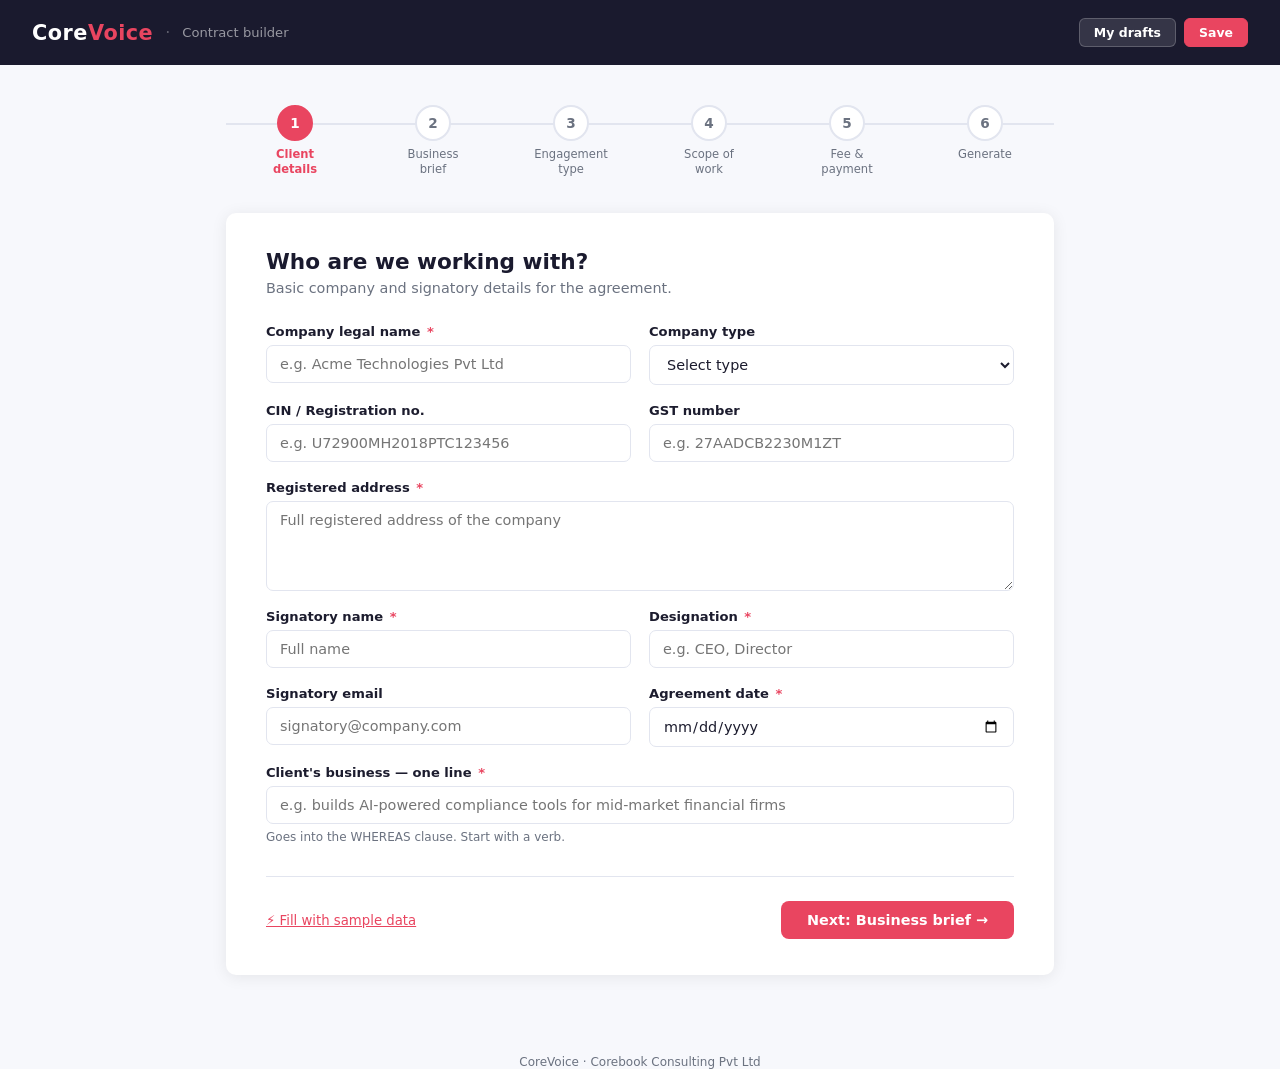
==== commit 38e38d44: "Add draft save/load with MySQL backend - db.php: shared PDO helper, auto-creates drafts table - save" ====
--- a/index.html
+++ b/index.html
@@ -41,6 +41,61 @@
     header .logo span  { color: var(--accent); }
     header .sep        { opacity: .3; }
     header .sub        { font-size: .82rem; opacity: .55; }
+    header .header-actions { margin-left: auto; display: flex; gap: 8px; }
+    .btn-header {
+      background: rgba(255,255,255,.12); color: #fff; border: 1px solid rgba(255,255,255,.2);
+      border-radius: 6px; padding: 6px 14px; font-size: .78rem; font-weight: 600;
+      cursor: pointer; font-family: inherit; transition: background .15s;
+    }
+    .btn-header:hover { background: rgba(255,255,255,.22); }
+    .btn-header.accent { background: var(--accent); border-color: var(--accent); }
+    .btn-header.accent:hover { opacity: .88; }
+
+    /* Drafts panel */
+    .drafts-overlay {
+      position: fixed; inset: 0; background: rgba(0,0,0,.35);
+      z-index: 1000; display: flex; justify-content: flex-end;
+    }
+    .drafts-overlay.hidden { display: none; }
+    .drafts-drawer {
+      width: 380px; max-width: 100%; background: #fff;
+      height: 100%; display: flex; flex-direction: column;
+      box-shadow: -4px 0 24px rgba(0,0,0,.12);
+    }
+    .drafts-drawer-head {
+      padding: 20px 24px; border-bottom: 1px solid var(--border);
+      display: flex; align-items: center; justify-content: space-between;
+      background: var(--brand); color: #fff;
+    }
+    .drafts-drawer-head span { font-weight: 700; font-size: .95rem; }
+    .drafts-close { background: none; border: none; color: #fff; font-size: 1.2rem; cursor: pointer; opacity: .7; }
+    .drafts-close:hover { opacity: 1; }
+    .drafts-body { flex: 1; overflow-y: auto; padding: 16px; }
+    .draft-item {
+      border: 1px solid var(--border); border-radius: 8px; padding: 14px 16px;
+      margin-bottom: 10px; cursor: pointer; transition: border-color .15s, box-shadow .15s;
+      display: flex; align-items: center; gap: 12px;
+    }
+    .draft-item:hover { border-color: var(--accent); box-shadow: 0 2px 8px rgba(0,0,0,.06); }
+    .draft-item-info { flex: 1; min-width: 0; }
+    .draft-item-name { font-weight: 600; font-size: .88rem; color: var(--text); margin-bottom: 3px; white-space: nowrap; overflow: hidden; text-overflow: ellipsis; }
+    .draft-item-date { font-size: .75rem; color: var(--muted); }
+    .draft-delete {
+      background: none; border: none; color: #d1d5db; font-size: 1rem;
+      cursor: pointer; padding: 4px; border-radius: 4px; flex-shrink: 0;
+    }
+    .draft-delete:hover { color: #ef4444; background: #fef2f2; }
+    .drafts-empty { text-align: center; padding: 48px 24px; color: var(--muted); font-size: .88rem; }
+
+    /* Toast */
+    .toast {
+      position: fixed; bottom: 28px; left: 50%; transform: translateX(-50%);
+      background: #1a1a2e; color: #fff; padding: 10px 20px;
+      border-radius: 8px; font-size: .83rem; font-weight: 600;
+      z-index: 2000; opacity: 0; transition: opacity .2s;
+      pointer-events: none;
+    }
+    .toast.show { opacity: 1; }
 
     /* ── Layout ── */
     .wrapper { max-width: 860px; margin: 40px auto 80px; padding: 0 16px; }
@@ -64,7 +119,11 @@
     .step-item {
       display: flex; flex-direction: column; align-items: center;
       gap: 6px; flex: 1; position: relative; z-index: 1;
-    }
+      cursor: pointer;
+    }
+    .step-item:hover .step-circle { border-color: var(--accent); color: var(--accent); }
+    .step-item.active:hover .step-circle,
+    .step-item.done:hover   .step-circle { opacity: .85; }
     .step-circle {
       width: 36px; height: 36px; border-radius: 50%;
       background: var(--white); border: 2px solid var(--border);
@@ -213,18 +272,36 @@
   <div class="logo">Core<span>Voice</span></div>
   <span class="sep">·</span>
   <span class="sub">Contract builder</span>
+  <div class="header-actions">
+    <button class="btn-header" onclick="openDraftsPanel()">My drafts</button>
+    <button class="btn-header accent" onclick="saveDraft()">Save</button>
+  </div>
 </header>
+
+<!-- Drafts panel -->
+<div class="drafts-overlay hidden" id="draftsOverlay" onclick="if(event.target===this)closeDraftsPanel()">
+  <div class="drafts-drawer">
+    <div class="drafts-drawer-head">
+      <span>Saved drafts</span>
+      <button class="drafts-close" onclick="closeDraftsPanel()">✕</button>
+    </div>
+    <div class="drafts-body" id="draftsList"></div>
+  </div>
+</div>
+
+<!-- Toast -->
+<div class="toast" id="toast"></div>
 
 <div class="wrapper">
 
   <!-- Stepper -->
   <div class="stepper" id="stepper">
-    <div class="step-item active" data-step="1"><div class="step-circle">1</div><div class="step-label">Client details</div></div>
-    <div class="step-item"        data-step="2"><div class="step-circle">2</div><div class="step-label">Business brief</div></div>
-    <div class="step-item"        data-step="3"><div class="step-circle">3</div><div class="step-label">Engagement type</div></div>
-    <div class="step-item"        data-step="4"><div class="step-circle">4</div><div class="step-label">Scope of work</div></div>
-    <div class="step-item"        data-step="5"><div class="step-circle">5</div><div class="step-label">Fee &amp; payment</div></div>
-    <div class="step-item"        data-step="6"><div class="step-circle">6</div><div class="step-label">Generate</div></div>
+    <div class="step-item active" data-step="1" onclick="goTo(1)"><div class="step-circle">1</div><div class="step-label">Client details</div></div>
+    <div class="step-item"        data-step="2" onclick="goTo(2)"><div class="step-circle">2</div><div class="step-label">Business brief</div></div>
+    <div class="step-item"        data-step="3" onclick="goTo(3)"><div class="step-circle">3</div><div class="step-label">Engagement type</div></div>
+    <div class="step-item"        data-step="4" onclick="goTo(4)"><div class="step-circle">4</div><div class="step-label">Scope of work</div></div>
+    <div class="step-item"        data-step="5" onclick="goTo(5)"><div class="step-circle">5</div><div class="step-label">Fee &amp; payment</div></div>
+    <div class="step-item"        data-step="6" onclick="goTo(6)"><div class="step-circle">6</div><div class="step-label">Generate</div></div>
   </div>
 
   <!-- ═══════════ STEP 1 — Client Details ═══════════ -->
@@ -814,20 +891,203 @@
   }
 
   /* ── Sample data ─────────────────────────── */
+  function setPill(radioName, value) {
+    const radio = document.querySelector(`input[name="${radioName}"][value="${value}"]`);
+    if (!radio) return;
+    radio.checked = true;
+    const pill  = radio.closest('.radio-pill');
+    const group = pill.parentElement;
+    group.querySelectorAll('.radio-pill').forEach(p => p.classList.remove('active'));
+    pill.classList.add('active');
+  }
+
   function fillSampleData() {
+    // ── Step 1 ──
     document.getElementById('companyName').value    = 'Nexora Health Technologies Pvt Ltd';
     document.getElementById('companyType').value    = 'Private Limited';
     document.getElementById('cin').value            = 'U85110KA2021PTC234567';
     document.getElementById('gst').value            = '29AACCN1234M1Z5';
-    document.getElementById('address').value        = '42, HSR Layout Sector 6, Bengaluru, Karnataka 560102, India';
+    document.getElementById('address').value        = '42, HSR Layout Sector 6, Bengaluru, Karnataka 560102';
     document.getElementById('signatoryName').value  = 'Priya Venkataraman';
     document.getElementById('designation').value    = 'Co-Founder & CEO';
     document.getElementById('signatoryEmail').value = 'priya@nexorahealth.in';
     document.getElementById('agreementDate').value  = '2026-06-01';
     document.getElementById('bizDescription').value = 'builds AI-powered wellness programs for enterprise HR teams';
+
+    // ── Step 2 ──
+    document.getElementById('clientSaid').value =
+      "We've been growing steadily but our marketing is entirely word-of-mouth. " +
+      "The founding team is spending too much time on content and we need someone to take it off our plate. " +
+      "We have a real product and real customers — we just need the world to know about it.";
+    ['No marketing function in place',
+     'Founding team doing marketing themselves',
+     'Post-fundraise, ready to scale output',
+     'Long product cycle, need visibility',
+     'Want to own category narrative'
+    ].forEach(val => {
+      const cb = document.querySelector(`.trigger[value="${val}"]`);
+      if (cb) cb.checked = true;
+    });
+
+    // ── Step 3 ──
+    const engCard = document.querySelector('[data-eng="full-retainer"]');
+    if (engCard) selectEng(engCard);
+    document.getElementById('duration').value      = '6 months';
+    document.getElementById('effectiveDate').value = '2026-06-15';
+
+    // ── Step 4 ──
+    document.getElementById('objective').value =
+      "Build Nexora's marketing function from scratch — establish clear positioning, " +
+      "drive awareness among enterprise HR buyers, and create a consistent content engine " +
+      "that generates inbound leads over the next two quarters.";
+    document.getElementById('additionalScope').value =
+      'Paid media execution deferred to month 3 pending creative readiness.';
+    setPill('cadence', 'monthly');
+
+    // ── Step 5 ──
+    setPill('currency', 'INR');
+    setPill('feeType', 'retainer');
+    showFeeFields('retainer');
+    document.getElementById('monthlyFee').value       = '225000';
+    document.getElementById('retainerDuration').value = '6 months';
+    setPill('retainerTerms', 'Net 15');
+    setPill('expenses', 'preapproved');
+    document.getElementById('paymentNotes').value =
+      'First invoice raised on 1 June 2026 upon contract signing.';
+
+    // ── Step 6 ──
+    document.getElementById('msgBody').value =
+      "Hi Priya,\n\nThanks for the conversation — it’s clear you’re building something that matters, " +
+      "and we’d love to be part of it.\n\nWhat we do best is take the marketing off your plate in a way " +
+      "that actually feels like an extension of your team, not an agency relationship.\n\nThis proposal outlines " +
+      "what we’d recommend, what’s in scope, and what it costs. It’s a starting point — " +
+      "if anything needs adjusting, just say so.";
+    document.getElementById('senderName').value  = 'Amrut Shastri';
+    document.getElementById('senderTitle').value = 'Founder, CoreVoice';
+    document.getElementById('senderEmail').value = 'amrut@corevoice.in';
   }
 
   /* ── Generate — POST to generate.php ──────── */
+  /* ── Draft save / load ───────────────────────── */
+  let currentDraftId = null;
+
+  function collectFormData() {
+    const d = {};
+    ['companyName','companyType','cin','gst','address','signatoryName','designation',
+     'signatoryEmail','agreementDate','bizDescription','clientSaid','duration',
+     'effectiveDate','objective','customScope','additionalScope','monthlyFee',
+     'retainerDuration','totalFee','fixedAdvance','milestoneSchedule','paymentNotes',
+     'msgBody','senderName','senderTitle','senderEmail'].forEach(id => {
+      const el = document.getElementById(id);
+      if (el) d[id] = el.value;
+    });
+    d.triggers      = Array.from(document.querySelectorAll('.trigger:checked')).map(e => e.value);
+    d.scope         = Array.from(document.querySelectorAll('.scope:checked')).map(e => e.value);
+    d.engagementType = selectedEng || '';
+    ['currency','feeType','cadence','retainerTerms','fixedTerms','expenses'].forEach(name => {
+      const el = document.querySelector(`input[name="${name}"]:checked`);
+      d[name] = el ? el.value : '';
+    });
+    return d;
+  }
+
+  function restoreFormData(d) {
+    ['companyName','companyType','cin','gst','address','signatoryName','designation',
+     'signatoryEmail','agreementDate','bizDescription','clientSaid','duration',
+     'effectiveDate','objective','customScope','additionalScope','monthlyFee',
+     'retainerDuration','totalFee','fixedAdvance','milestoneSchedule','paymentNotes',
+     'msgBody','senderName','senderTitle','senderEmail'].forEach(id => {
+      const el = document.getElementById(id);
+      if (el && d[id] !== undefined) el.value = d[id];
+    });
+    document.querySelectorAll('.trigger').forEach(el => {
+      el.checked = (d.triggers || []).includes(el.value);
+    });
+    document.querySelectorAll('.scope').forEach(el => {
+      el.checked = (d.scope || []).includes(el.value);
+    });
+    if (d.engagementType) {
+      const card = document.querySelector(`[data-eng="${d.engagementType}"]`);
+      if (card) selectEng(card);
+    }
+    if (d.currency)      setPill('currency', d.currency);
+    if (d.feeType)     { setPill('feeType', d.feeType); showFeeFields(d.feeType); }
+    if (d.cadence)       setPill('cadence', d.cadence);
+    if (d.retainerTerms) setPill('retainerTerms', d.retainerTerms);
+    if (d.fixedTerms)    setPill('fixedTerms', d.fixedTerms);
+    if (d.expenses)      setPill('expenses', d.expenses);
+    goTo(1);
+  }
+
+  async function saveDraft() {
+    const data = collectFormData();
+    const name = data.companyName?.trim() || ('Draft — ' + new Date().toLocaleDateString('en-IN'));
+    try {
+      const res  = await fetch('save_draft.php', {
+        method: 'POST',
+        headers: {'Content-Type': 'application/json'},
+        body: JSON.stringify({ id: currentDraftId, name, data }),
+      });
+      const json = await res.json();
+      if (json.id) { currentDraftId = json.id; showToast('Draft saved'); }
+      else showToast('Save failed');
+    } catch { showToast('Save failed'); }
+  }
+
+  async function openDraftsPanel() {
+    document.getElementById('draftsOverlay').classList.remove('hidden');
+    const list = document.getElementById('draftsList');
+    list.innerHTML = '<div class="drafts-empty">Loading…</div>';
+    try {
+      const rows = await fetch('load_drafts.php').then(r => r.json());
+      if (!rows.length) {
+        list.innerHTML = '<div class="drafts-empty">No saved drafts yet.<br>Hit Save to save your current entries.</div>';
+        return;
+      }
+      list.innerHTML = rows.map(r => `
+        <div class="draft-item" onclick="loadDraft(${r.id}, ${JSON.stringify(r.data).replace(/"/g,'&quot;')})">
+          <div class="draft-item-info">
+            <div class="draft-item-name">${r.name}</div>
+            <div class="draft-item-date">${new Date(r.updated_at).toLocaleString('en-IN',{dateStyle:'medium',timeStyle:'short'})}</div>
+          </div>
+          <button class="draft-delete" title="Delete" onclick="event.stopPropagation();deleteDraft(${r.id},this)">✕</button>
+        </div>`).join('');
+    } catch { list.innerHTML = '<div class="drafts-empty">Failed to load drafts.</div>'; }
+  }
+
+  function closeDraftsPanel() {
+    document.getElementById('draftsOverlay').classList.add('hidden');
+  }
+
+  function loadDraft(id, data) {
+    currentDraftId = id;
+    restoreFormData(data);
+    closeDraftsPanel();
+    showToast('Draft loaded');
+  }
+
+  async function deleteDraft(id, btn) {
+    if (!confirm('Delete this draft?')) return;
+    await fetch('delete_draft.php', {
+      method: 'POST',
+      headers: {'Content-Type': 'application/json'},
+      body: JSON.stringify({ id }),
+    });
+    btn.closest('.draft-item').remove();
+    if (!document.querySelector('.draft-item')) {
+      document.getElementById('draftsList').innerHTML =
+        '<div class="drafts-empty">No saved drafts yet.</div>';
+    }
+    if (currentDraftId === id) currentDraftId = null;
+  }
+
+  function showToast(msg) {
+    const t = document.getElementById('toast');
+    t.textContent = msg;
+    t.classList.add('show');
+    setTimeout(() => t.classList.remove('show'), 2200);
+  }
+
   function generateDocument() {
     if (!selectedOutput) {
       alert('Please select a document type — Proposal or Contract.');
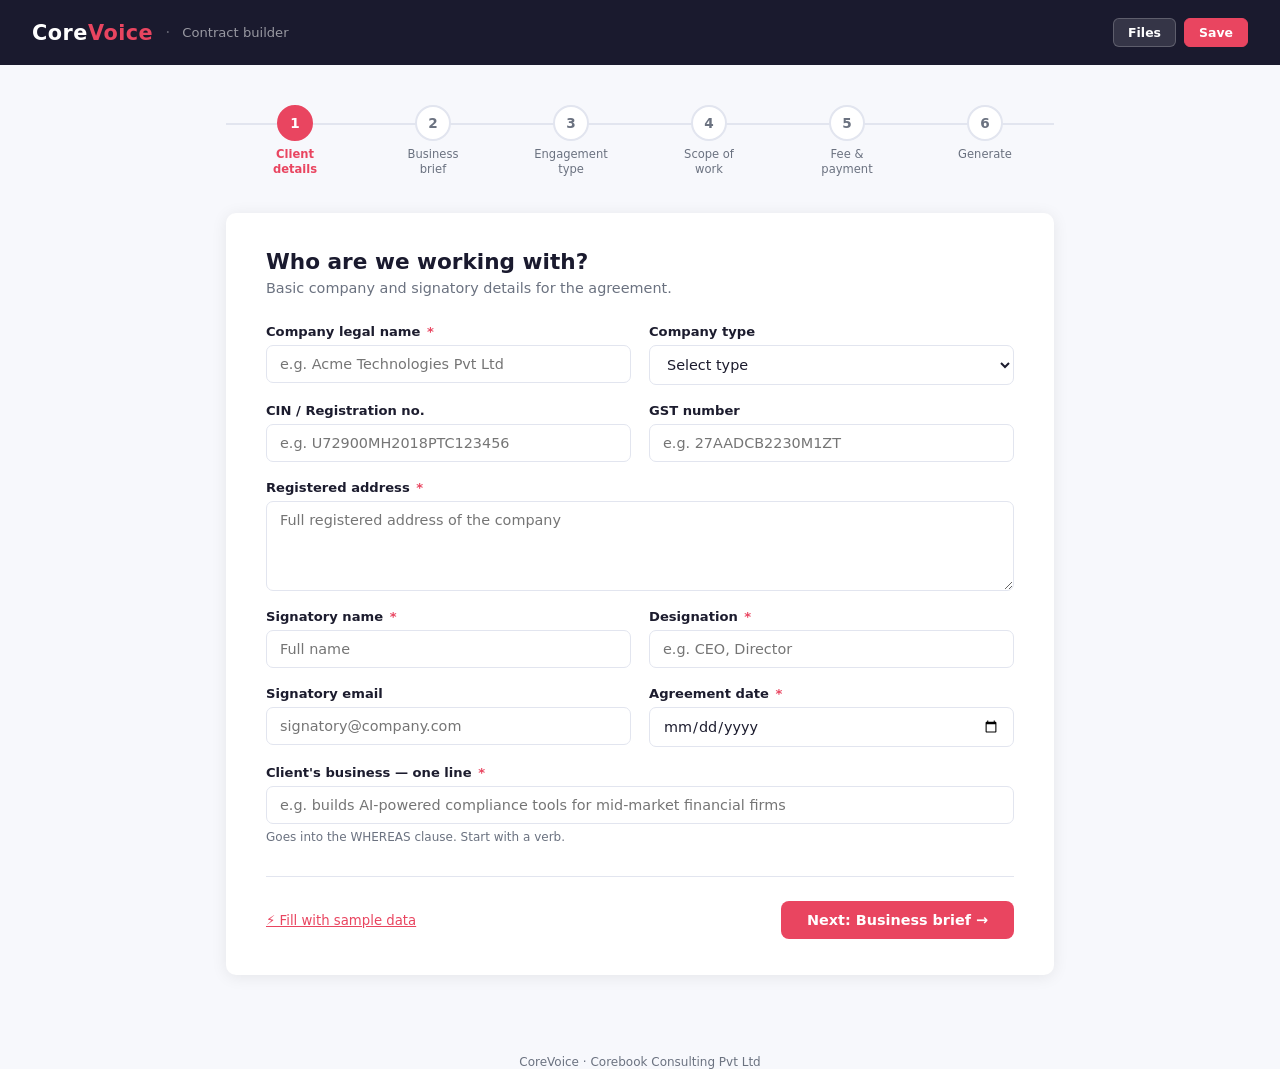
==== commit 767b8a59: "Files: shared across all users, renamed from drafts - All users see all saved files - File list show" ====
--- a/index.html
+++ b/index.html
@@ -273,7 +273,7 @@
   <span class="sep">·</span>
   <span class="sub">Contract builder</span>
   <div class="header-actions">
-    <button class="btn-header" onclick="openDraftsPanel()">My drafts</button>
+    <button class="btn-header" onclick="openDraftsPanel()">Files</button>
     <button class="btn-header accent" onclick="saveDraft()">Save</button>
   </div>
 </header>
@@ -282,7 +282,7 @@
 <div class="drafts-overlay hidden" id="draftsOverlay" onclick="if(event.target===this)closeDraftsPanel()">
   <div class="drafts-drawer">
     <div class="drafts-drawer-head">
-      <span>Saved drafts</span>
+      <span>Files</span>
       <button class="drafts-close" onclick="closeDraftsPanel()">✕</button>
     </div>
     <div class="drafts-body" id="draftsList"></div>
@@ -1041,18 +1041,18 @@
     try {
       const rows = await fetch('load_drafts.php').then(r => r.json());
       if (!rows.length) {
-        list.innerHTML = '<div class="drafts-empty">No saved drafts yet.<br>Hit Save to save your current entries.</div>';
+        list.innerHTML = '<div class="drafts-empty">No files saved yet.<br>Hit Save to save your current entries.</div>';
         return;
       }
       list.innerHTML = rows.map(r => `
         <div class="draft-item" onclick="loadDraft(${r.id}, ${JSON.stringify(r.data).replace(/"/g,'&quot;')})">
           <div class="draft-item-info">
             <div class="draft-item-name">${r.name}</div>
-            <div class="draft-item-date">${new Date(r.updated_at).toLocaleString('en-IN',{dateStyle:'medium',timeStyle:'short'})}</div>
+            <div class="draft-item-date">${r.email.split('@')[0]} &middot; ${new Date(r.updated_at).toLocaleString('en-IN',{dateStyle:'medium',timeStyle:'short'})}</div>
           </div>
           <button class="draft-delete" title="Delete" onclick="event.stopPropagation();deleteDraft(${r.id},this)">✕</button>
         </div>`).join('');
-    } catch { list.innerHTML = '<div class="drafts-empty">Failed to load drafts.</div>'; }
+    } catch { list.innerHTML = '<div class="drafts-empty">Failed to load files.</div>'; }
   }
 
   function closeDraftsPanel() {
@@ -1076,7 +1076,7 @@
     btn.closest('.draft-item').remove();
     if (!document.querySelector('.draft-item')) {
       document.getElementById('draftsList').innerHTML =
-        '<div class="drafts-empty">No saved drafts yet.</div>';
+        '<div class="drafts-empty">No files saved yet.</div>';
     }
     if (currentDraftId === id) currentDraftId = null;
   }
